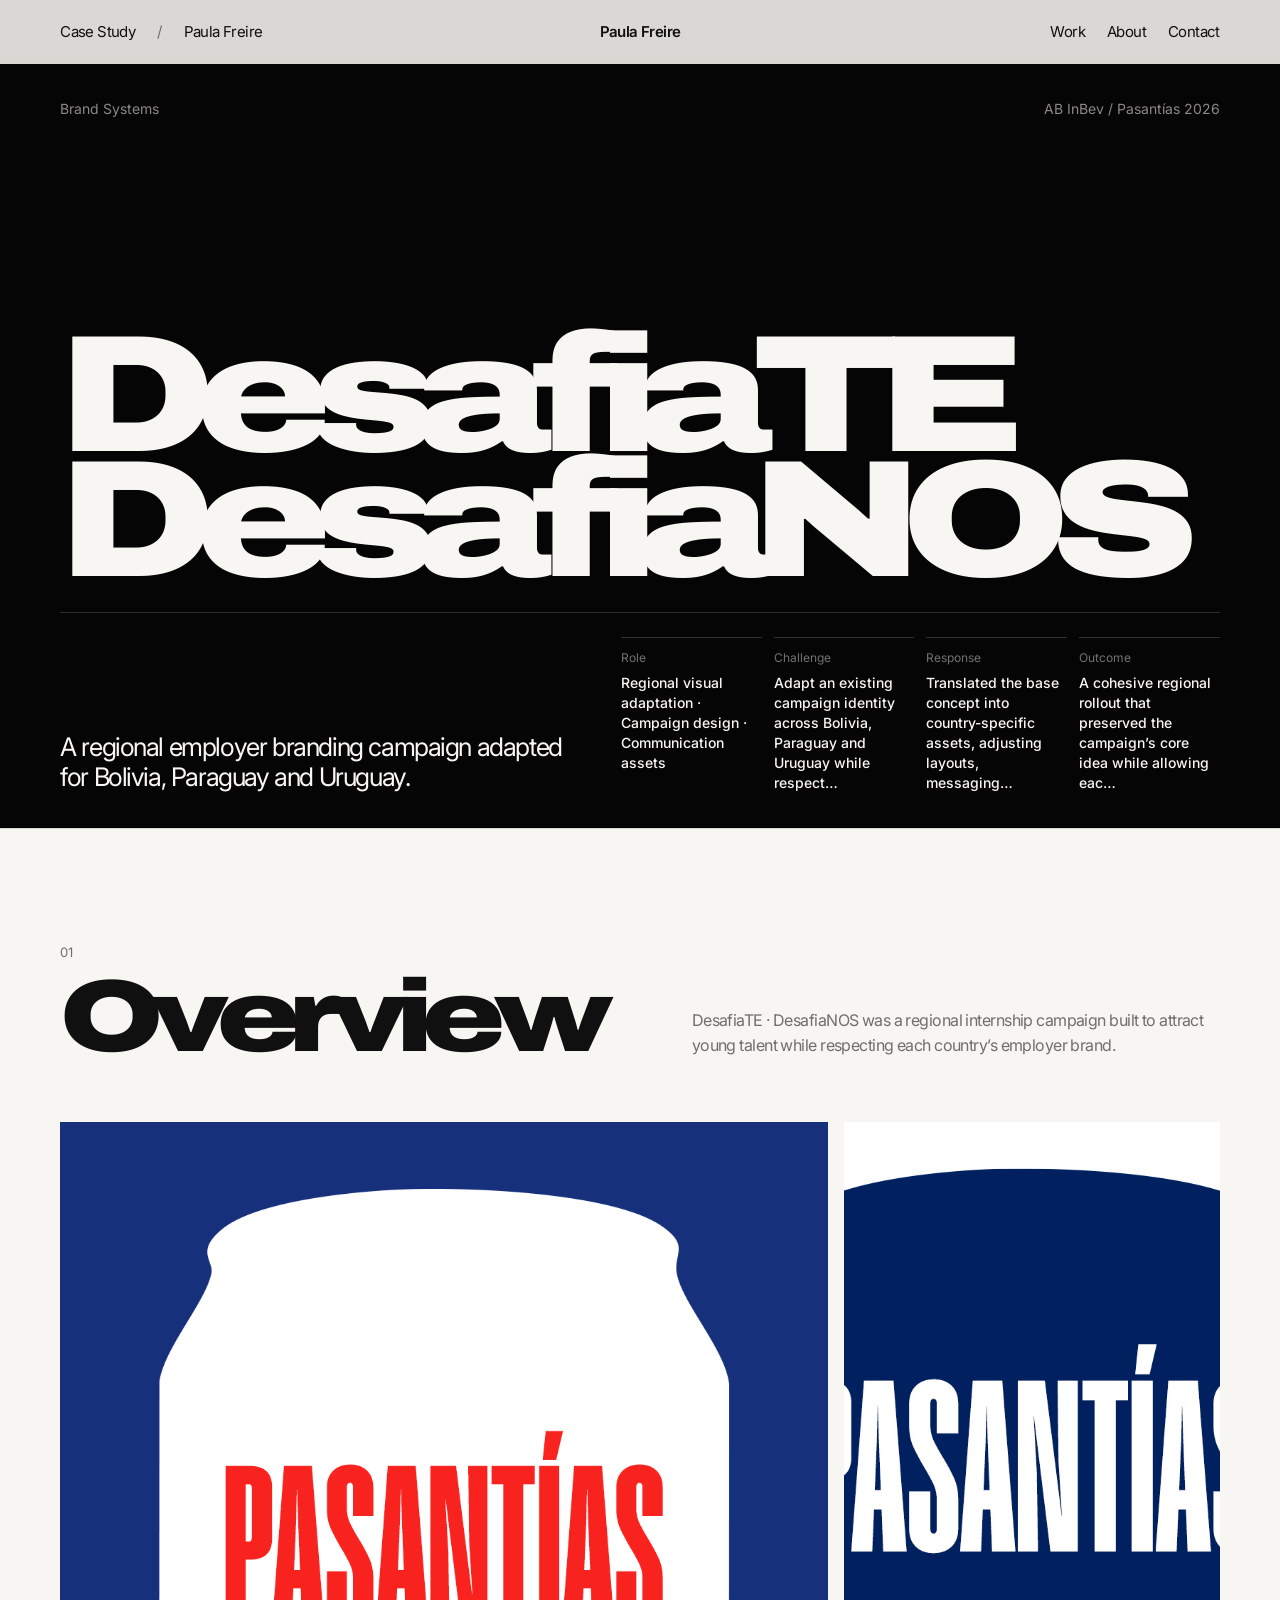
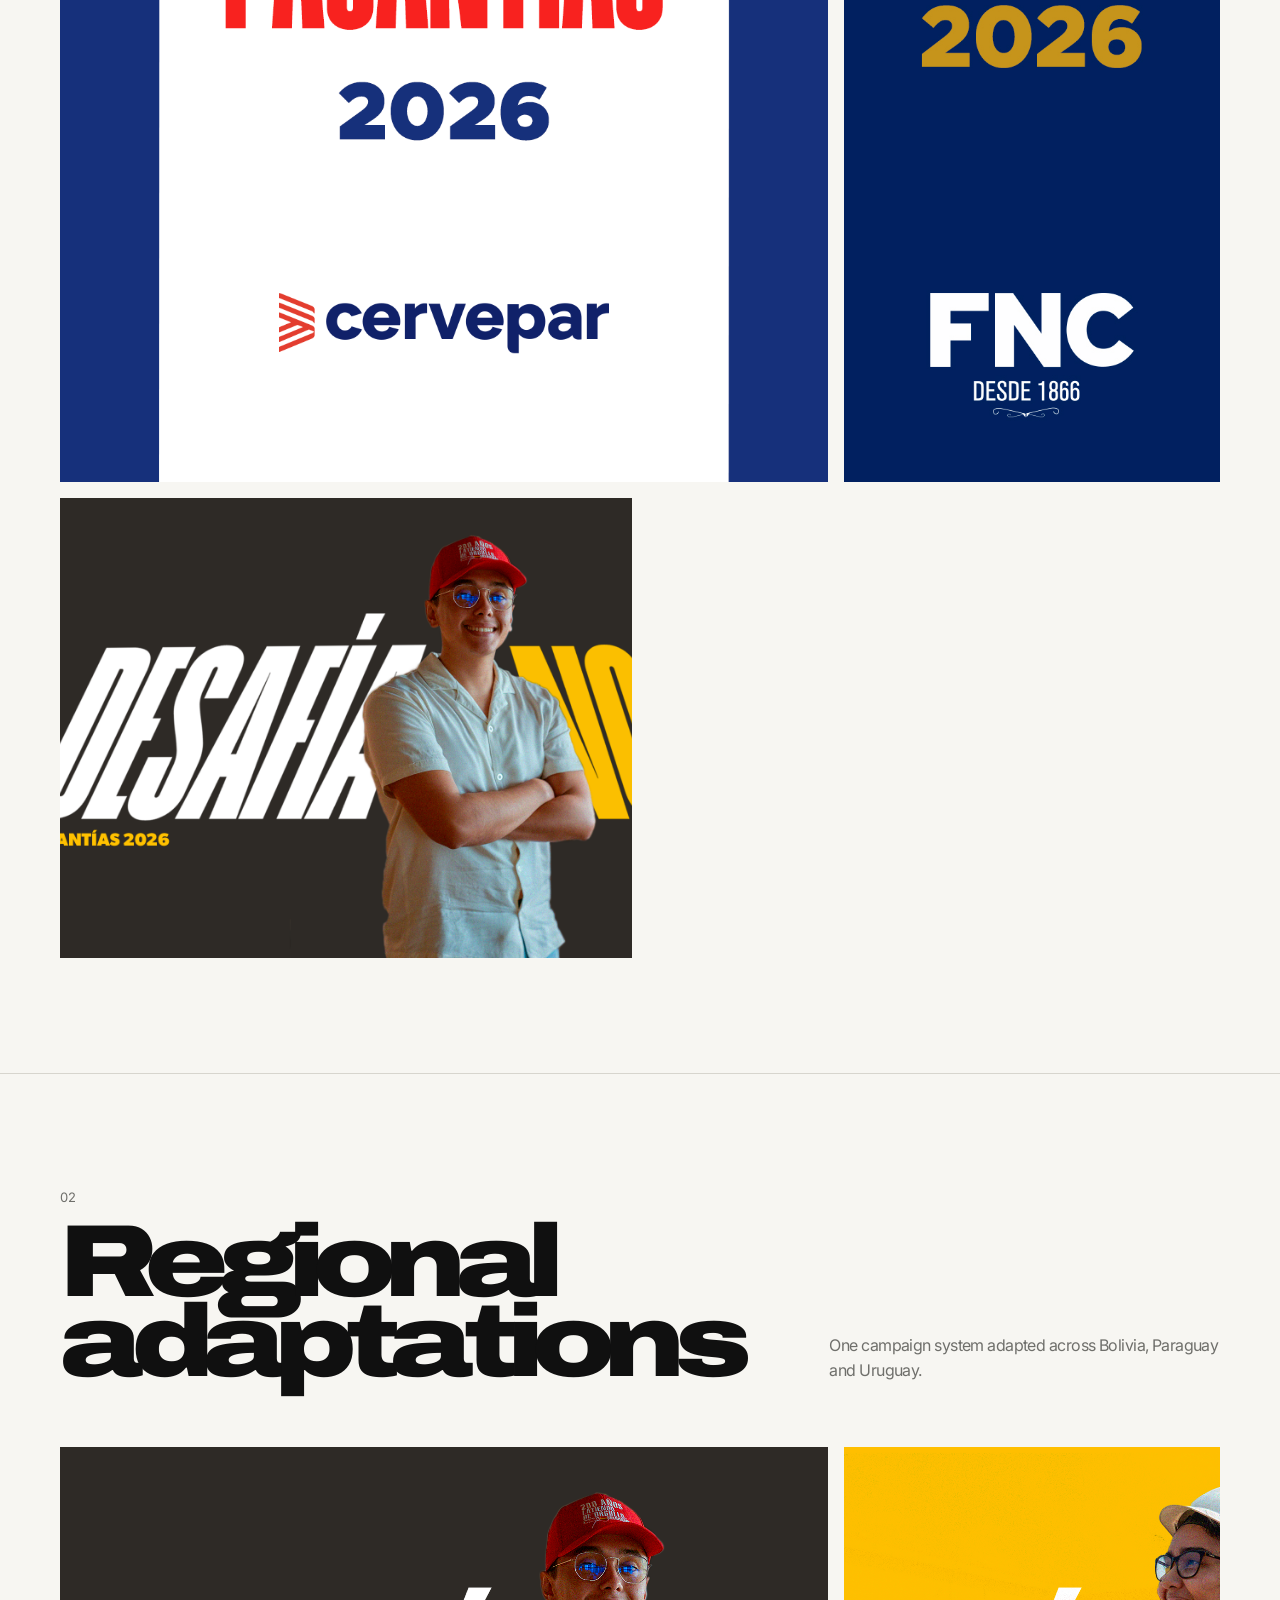
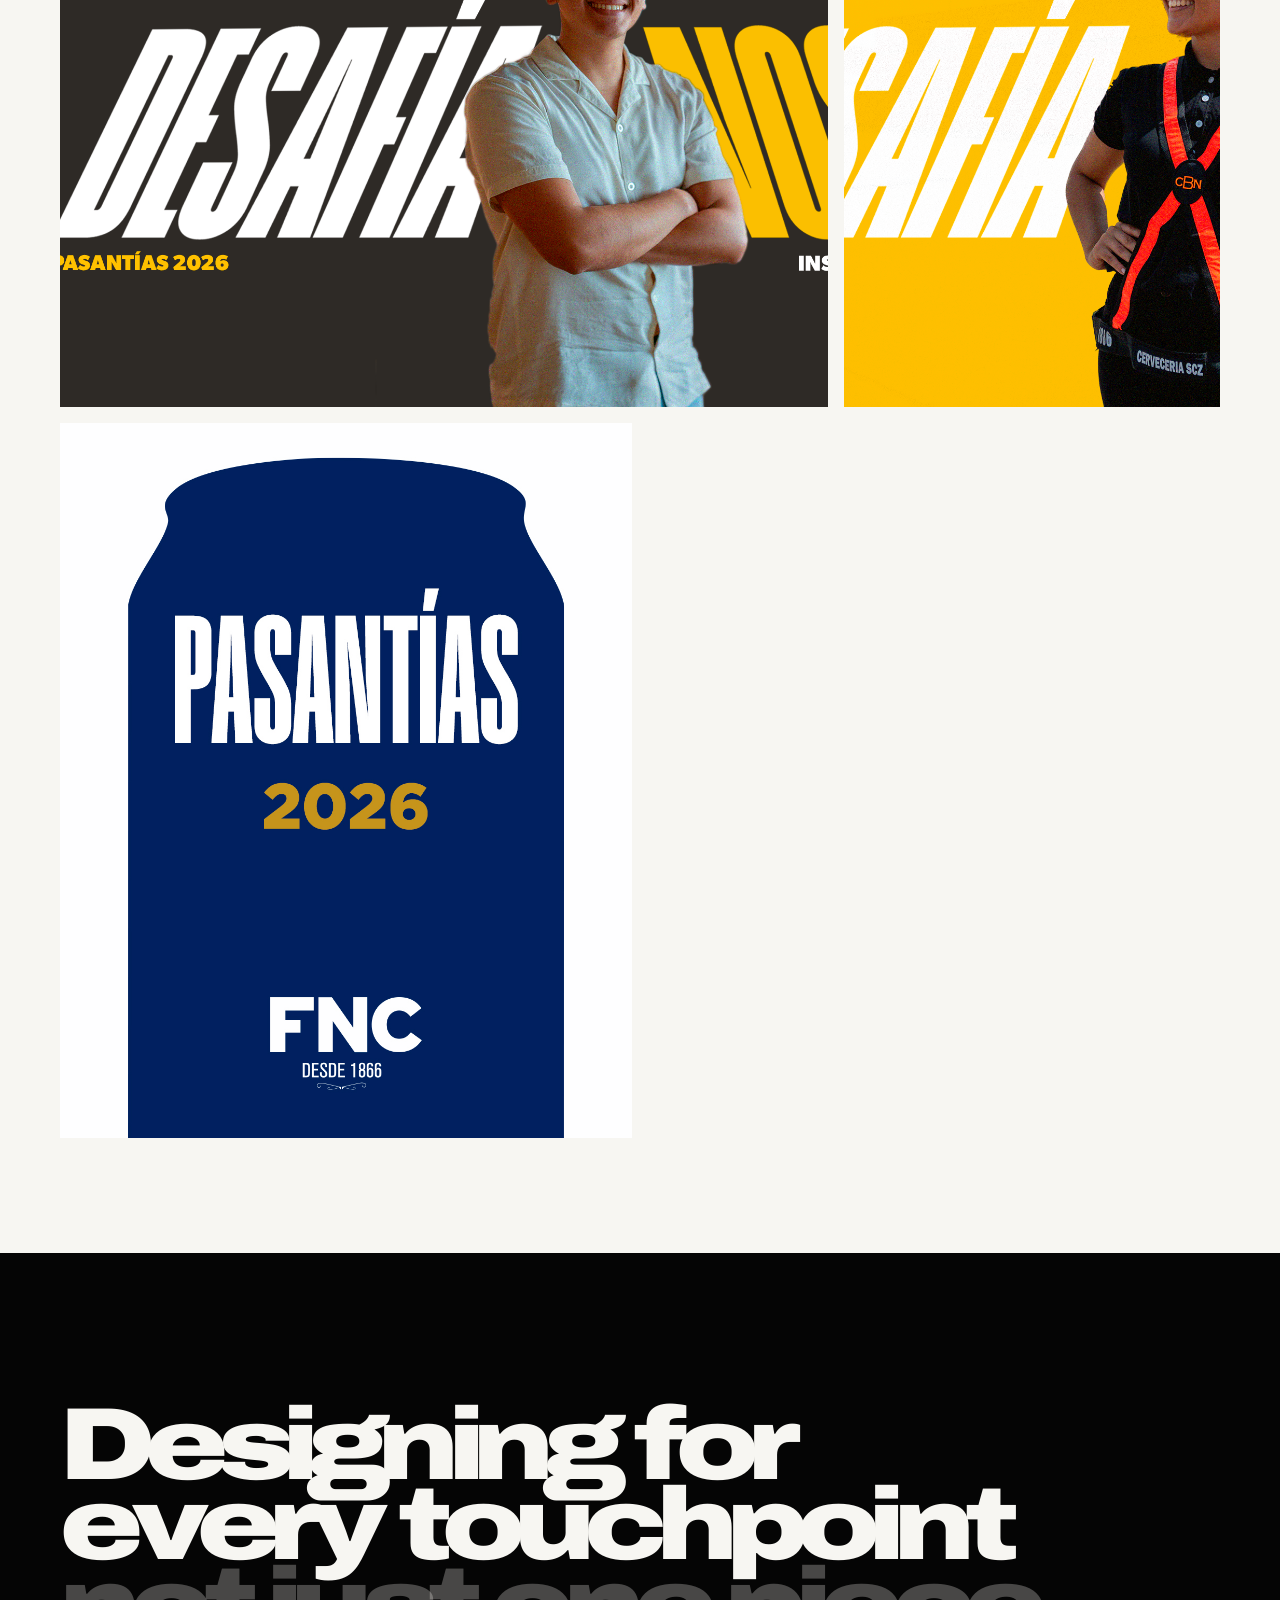
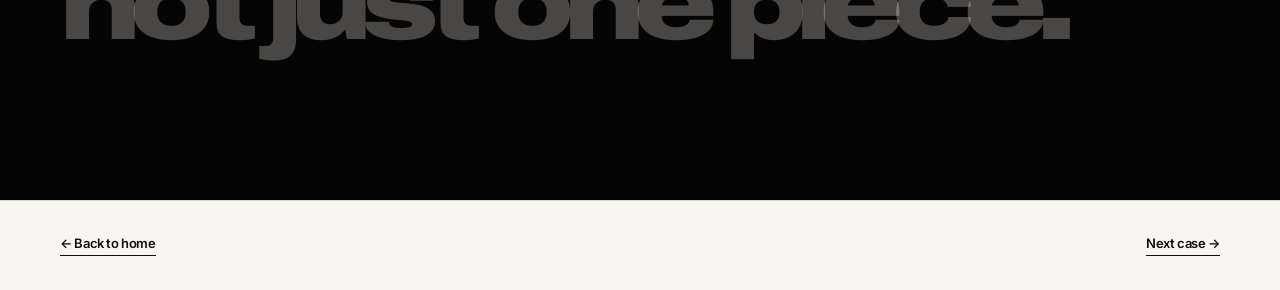
==== case.html @ ad25fa83 "Add files via upload Initial Portfolio" ====
<!doctype html><html lang="es"><head><meta charset="utf-8"><meta name="viewport" content="width=device-width,initial-scale=1"><title>Case Study — Paula Freire</title><link rel="stylesheet" href="style.css"><script src="data.js"></script></head><body><nav class="topbar"><div class="roles"><span>Case Study</span><span class="slash">/</span><span>Paula Freire</span></div><a class="brand-mini" href="index.html">Paula Freire</a><div class="links"><a href="index.html#work">Work</a><a href="index.html#about">About</a><a href="index.html#contact">Contact</a></div></nav><div id="app"></div><div class="lightbox" id="lightbox"><button>Close</button><img alt="Expanded project image"></div><script>
const data=getPublished(); const params=new URLSearchParams(location.search); const project=data.projects.find(p=>p.id===params.get('id'))||data.projects[0]; const r=document.documentElement; Object.entries(data.theme).forEach(([k,v])=>{ if(k==='fontDisplay') r.style.setProperty('--display', `'${v}', Arial Black, sans-serif`); else if(k==='fontBody') r.style.setProperty('--body', `'${v}', system-ui, sans-serif`); else r.style.setProperty('--'+k,v); });
function esc(s=''){return String(s).replace(/[&<>]/g,m=>({'&':'&amp;','<':'&lt;','>':'&gt;'}[m]))} function tile(src,i){return src?`<figure class="tile ${i%5===0?'large':i%5===1?'tall':i%5===2?'half':'third'}"><img data-lightbox src="${esc(src)}" alt="${esc(project.title)} asset"></figure>`:`<figure class="tile empty">Add image from admin</figure>`}
document.title=`${project.title} — Paula Freire`; document.getElementById('app').innerHTML=`<header class="case-hero"><div class="case-top"><span>${esc(project.category)}</span><span>${esc(project.client)}</span></div><h1 class="case-title">${esc(project.title).replace('DesafiaTE DesafiaNOS','DesafiaTE<br>DesafiaNOS').replace(' — ','<br>')}</h1><div class="case-bottom"><p>${esc(project.headline)}</p><div class="meta-grid"><div class="meta"><span>Role</span><b>${esc(project.role)}</b></div><div class="meta"><span>Challenge</span><b>${esc(project.challenge).slice(0,86)}…</b></div><div class="meta"><span>Response</span><b>${esc(project.response).slice(0,86)}…</b></div><div class="meta"><span>Outcome</span><b>${esc(project.outcome).slice(0,86)}…</b></div></div></div></header><main>${project.sections.map((s,idx)=>`<section class="universe ${idx%2?'dark-section':''}"><div class="universe-head"><div><p class="eyebrow">${String(idx+1).padStart(2,'0')}</p><h2 class="case-heading">${esc(s.title)}</h2></div><p class="universe-copy">${esc(s.copy)}</p></div><div class="image-grid">${(s.images&&s.images.length?s.images:['']).map(tile).join('')}</div></section>`).join('')}</main><section class="statement-block"><p>Designing for<br>every touchpoint<span>not just one piece.</span></p></section><section class="next"><a class="case-link" href="index.html">← Back to home</a><a class="case-link" href="case.html?id=${data.projects[(data.projects.findIndex(p=>p.id===project.id)+1)%data.projects.length].id}">Next case →</a></section>`;
const lb=document.getElementById('lightbox'),lbImg=lb.querySelector('img');document.querySelectorAll('[data-lightbox]').forEach(img=>img.addEventListener('click',()=>{lbImg.src=img.src;lb.classList.add('open')}));lb.addEventListener('click',e=>{if(e.target===lb||e.target.tagName==='BUTTON')lb.classList.remove('open')});
</script></body></html>
---- style.css ----
@import url('https://fonts.googleapis.com/css2?family=Archivo:wdth,wght@90,400;100,500;110,700;125,800;125,900&family=Inter:wght@300;400;500;600;700&display=swap');
:root{--bg:#f7f6f2;--ink:#101010;--muted:#6f6f6b;--line:#d7d5ce;--paper:#fffef8;--soft:#e7e3da;--ikb:#002FA7;--black:#050505;--white:#f7f6f2;--display:'Archivo',Arial Black,sans-serif;--body:'Inter',system-ui,sans-serif;--pad:clamp(22px,4.7vw,86px)}
*{box-sizing:border-box;margin:0;padding:0}html{scroll-behavior:smooth;background:var(--bg);color:var(--ink)}body{font-family:var(--body);background:var(--bg);color:var(--ink);overflow-x:hidden;-webkit-font-smoothing:antialiased}a{color:inherit;text-decoration:none}img,video{display:block;width:100%;height:100%;object-fit:cover}::selection{background:var(--ikb);color:white}a:focus-visible,button:focus-visible,input:focus-visible,textarea:focus-visible{outline:2px solid var(--ikb);outline-offset:4px}.topbar{position:fixed;top:0;left:0;right:0;z-index:100;display:grid;grid-template-columns:1fr auto 1fr;gap:24px;align-items:center;padding:22px var(--pad);font-size:15px;letter-spacing:-.04em;background:rgba(247,246,242,.88);backdrop-filter:blur(14px);border-bottom:1px solid var(--line)}.roles,.links{display:flex;gap:22px;align-items:center;white-space:nowrap}.links{justify-content:flex-end}.slash{color:var(--muted)}.brand-mini{font-weight:600}.topbar a:hover{color:var(--ikb)}.section{padding:clamp(70px,8vw,132px) var(--pad)}.rule{border:0;border-top:1px solid var(--line)}.eyebrow{font-size:13px;color:var(--muted);letter-spacing:-.03em;margin-bottom:18px}.btn{display:inline-flex;align-items:center;justify-content:center;gap:10px;border:1px solid var(--ink);border-radius:999px;padding:12px 18px;font-size:13px;font-weight:600;letter-spacing:-.02em;line-height:1;transition:background .24s ease,color .24s ease,border-color .24s ease;white-space:nowrap;background:transparent;color:inherit}.btn:hover{background:var(--ikb);border-color:var(--ikb);color:white}.btn.dark{background:var(--ink);color:var(--bg)}.btn.dark:hover{background:var(--ikb);border-color:var(--ikb);color:white}.hero{min-height:100svh;padding:108px var(--pad) 42px;display:grid;grid-template-rows:auto 1fr auto;gap:26px}.hero-meta{display:flex;justify-content:space-between;gap:24px;color:var(--muted);font-size:14px;letter-spacing:-.04em}.hero-title{align-self:center;font-family:var(--display);font-weight:900;font-stretch:125%;letter-spacing:-.105em;line-height:.75;font-size:clamp(4.6rem,18.5vw,18rem);white-space:nowrap;margin-left:-.045em}.hero-title span{display:block}.hero-title .last{margin-left:clamp(10px,10vw,170px)}.hero-footer{display:grid;grid-template-columns:1.1fr .9fr;gap:clamp(32px,8vw,140px);align-items:end;border-top:1px solid var(--line);padding-top:22px}.hero-kicker{font-family:var(--display);font-weight:800;font-stretch:110%;font-size:clamp(2rem,4.9vw,5.6rem);letter-spacing:-.075em;line-height:.88;max-width:890px}.hero-copy{max-width:560px;color:var(--muted);font-size:clamp(16px,1.3vw,21px);line-height:1.55;letter-spacing:-.035em}.cta-row{margin-top:22px;display:flex;gap:14px;flex-wrap:wrap}.big-heading{font-family:var(--display);font-weight:900;font-stretch:125%;font-size:clamp(3rem,8vw,9rem);line-height:.82;letter-spacing:-.09em}.section-grid{display:grid;grid-template-columns:.82fr 1.18fr;gap:clamp(40px,9vw,160px);align-items:start}.intro-copy{font-size:clamp(21px,2.25vw,36px);line-height:1.05;letter-spacing:-.065em;max-width:880px;font-weight:500}.capabilities{min-height:80svh;display:flex;flex-direction:column;justify-content:space-between;gap:70px}.capability-list{display:grid;grid-template-columns:repeat(4,1fr);gap:20px 38px;align-items:end}.capability{font-family:var(--display);font-weight:800;font-stretch:110%;font-size:clamp(1.55rem,2.2vw,3.2rem);letter-spacing:-.07em;line-height:.94;border-top:1px solid var(--line);padding-top:14px}.capability small{display:block;font-family:var(--body);font-size:13px;color:var(--muted);letter-spacing:-.02em;font-weight:400;margin-bottom:8px}.chapter{min-height:70svh;background:var(--black);color:var(--white);display:grid;grid-template-rows:1fr auto;padding:40px var(--pad)}.chapter-top{display:flex;justify-content:space-between;color:rgba(247,246,242,.55);font-size:14px;letter-spacing:-.04em}.chapter-title{align-self:end;font-family:var(--display);font-weight:900;font-stretch:125%;font-size:clamp(4rem,11vw,13rem);line-height:.78;letter-spacing:-.11em}.chapter-title .dot{color:rgba(247,246,242,.26)}.work-block{padding:0 var(--pad);border-bottom:1px solid var(--line)}.project{display:grid;grid-template-columns:.95fr 1.05fr;gap:clamp(32px,6vw,100px);padding:clamp(60px,8vw,120px) 0;align-items:stretch}.project:nth-child(even){grid-template-columns:1.05fr .95fr}.project:nth-child(even) .project-copy{order:2}.project:nth-child(even) .visual{order:1}.project-copy{display:flex;flex-direction:column;justify-content:space-between;gap:34px}.project-label{display:flex;justify-content:space-between;gap:18px;color:var(--muted);font-size:13px;letter-spacing:-.03em;border-top:1px solid var(--line);padding-top:13px}.project-title{font-family:var(--display);font-weight:900;font-stretch:125%;font-size:clamp(2.8rem,5.1vw,6.6rem);line-height:.78;letter-spacing:-.1em;margin-top:20px}.project-role{margin-top:18px;color:var(--muted);font-size:14px;line-height:1.45;letter-spacing:-.025em}.project-description{display:grid;gap:18px}.field{display:grid;grid-template-columns:120px 1fr;gap:20px;border-top:1px solid var(--line);padding-top:16px}.field dt{font-size:12px;color:var(--muted);letter-spacing:-.02em}.field dd{font-size:clamp(14px,.98vw,16px);line-height:1.48;letter-spacing:-.032em}.visual{min-height:500px;background:var(--soft);position:relative;overflow:hidden}.visual.wide{min-height:590px}.visual.empty{display:grid;place-items:center;color:rgba(16,16,16,.36);font-size:13px}.case-link{width:max-content;border-bottom:1px solid currentColor;padding-bottom:4px;font-size:13px;font-weight:600;letter-spacing:-.03em;color:var(--ink);transition:color .2s}.case-link:hover{color:var(--ikb)}.process-list{list-style:none;margin-top:70px}.process-row{display:grid;grid-template-columns:90px 1fr 1.15fr;gap:30px;align-items:center;border-top:1px solid var(--ink);padding:24px 0}.process-row:last-child{border-bottom:1px solid var(--ink)}.process-row span:first-child{font-size:22px;font-weight:600;letter-spacing:-.05em}.process-row strong{font-family:var(--display);font-weight:800;font-stretch:110%;font-size:clamp(2rem,4vw,5rem);line-height:.85;letter-spacing:-.09em}.process-row p{color:var(--muted);font-size:15px;line-height:1.55;letter-spacing:-.025em;max-width:520px}.experience{display:grid;grid-template-columns:1fr 1fr;gap:clamp(40px,8vw,140px);align-items:start}.experience h2{position:sticky;top:96px}.exp-list{list-style:none}.exp-item{display:grid;grid-template-columns:110px 1fr;gap:28px;padding:22px 0;border-top:1px solid var(--line)}.exp-item:last-child{border-bottom:1px solid var(--line)}.exp-date{color:var(--muted);font-size:14px;letter-spacing:-.04em}.exp-role{font-weight:700;letter-spacing:-.045em;font-size:clamp(19px,1.6vw,28px)}.exp-company{margin-top:6px;color:var(--muted);letter-spacing:-.035em;font-size:16px;line-height:1.4}.about-wrap{display:grid;grid-template-columns:.85fr 1.15fr;gap:clamp(40px,8vw,140px)}.portrait{height:70svh;min-height:520px;background:#dedbd3;position:relative;overflow:hidden}.about-text .intro-copy{margin-bottom:42px}.body-copy{font-size:clamp(15px,1.05vw,18px);line-height:1.7;color:var(--muted);letter-spacing:-.025em;max-width:700px}.body-copy + .body-copy{margin-top:20px}.contact{min-height:88svh;background:var(--black);color:var(--white);padding:40px var(--pad);display:grid;grid-template-rows:auto 1fr auto;overflow:hidden}.contact-title{align-self:center;font-family:var(--display);font-weight:900;font-stretch:125%;font-size:clamp(4rem,12vw,13rem);line-height:.78;letter-spacing:-.105em;max-width:100%}.contact-title span{color:rgba(247,246,242,.22)}.contact-bottom{display:grid;grid-template-columns:1fr 1fr;gap:40px;border-top:1px solid rgba(247,246,242,.18);padding-top:22px}.contact-copy{color:rgba(247,246,242,.55);line-height:1.55;max-width:520px}.contact-links{display:flex;gap:12px;justify-content:flex-end;flex-wrap:wrap}.contact-links a{border:1px solid rgba(247,246,242,.28);border-radius:999px;padding:11px 15px;font-size:14px;line-height:1;white-space:nowrap;transition:.2s}.contact-links a:hover{background:var(--ikb);border-color:var(--ikb);color:white}.case-hero{min-height:92svh;padding:100px var(--pad) 36px;background:var(--black);color:var(--white);display:grid;grid-template-rows:auto 1fr auto;gap:28px}.case-top{display:flex;justify-content:space-between;color:rgba(247,246,242,.55);font-size:14px}.case-title{align-self:end;font-family:var(--display);font-weight:900;font-stretch:125%;font-size:clamp(4rem,13vw,15rem);line-height:.75;letter-spacing:-.115em}.case-title span{display:block}.case-bottom{display:grid;grid-template-columns:1fr 1.15fr;gap:40px;align-items:end;border-top:1px solid rgba(247,246,242,.16);padding-top:24px}.case-bottom p{font-size:clamp(19px,2vw,32px);line-height:1.18;letter-spacing:-.055em}.meta-grid{display:grid;grid-template-columns:repeat(4,1fr);gap:12px}.meta{border-top:1px solid rgba(247,246,242,.18);padding-top:12px}.meta span{display:block;color:rgba(247,246,242,.45);font-size:12px;margin-bottom:7px}.meta b{font-size:14px;font-weight:500}.universe{padding:clamp(80px,9vw,150px) var(--pad);border-top:1px solid var(--line)}.universe-head{display:grid;grid-template-columns:.75fr 1.25fr;gap:clamp(36px,7vw,120px);align-items:end;margin-bottom:clamp(34px,5vw,70px)}.case-heading{font-family:var(--display);font-weight:900;font-stretch:125%;font-size:clamp(3.2rem,8vw,9.5rem);line-height:.78;letter-spacing:-.105em}.universe-copy{color:var(--muted);font-size:clamp(16px,1.25vw,21px);line-height:1.55;letter-spacing:-.035em}.image-grid{display:grid;grid-template-columns:repeat(12,1fr);gap:16px}.tile{background:var(--soft);min-height:300px;overflow:hidden;cursor:zoom-in;position:relative}.tile img{transition:transform .55s cubic-bezier(.22,1,.36,1)}.tile:hover img{transform:scale(1.025)}.tile.large{grid-column:span 8;min-height:560px}.tile.tall{grid-column:span 4;min-height:560px}.tile.half{grid-column:span 6;min-height:460px}.tile.third{grid-column:span 4;min-height:380px}.tile.full{grid-column:1/-1;min-height:70svh}.tile.empty{display:grid;place-items:center;color:rgba(16,16,16,.36);padding:24px;text-align:center}.statement-block{background:var(--black);color:var(--white);padding:clamp(90px,12vw,190px) var(--pad)}.statement-block p{font-family:var(--display);font-weight:900;font-stretch:125%;font-size:clamp(3rem,8vw,10rem);line-height:.78;letter-spacing:-.105em}.statement-block span{display:block;color:rgba(247,246,242,.28)}.next{padding:34px var(--pad);display:flex;justify-content:space-between;border-top:1px solid var(--line)}.lightbox{position:fixed;inset:0;background:rgba(0,0,0,.92);display:none;place-items:center;z-index:200;padding:30px}.lightbox.open{display:grid}.lightbox img{max-width:94vw;max-height:90vh;width:auto;height:auto;object-fit:contain}.lightbox button{position:absolute;top:20px;right:20px;background:white;color:black;border:0;border-radius:999px;padding:12px 16px;cursor:pointer}.admin-body{background:#121212;color:#f7f6f2}.login,.admin{min-height:100svh;padding:40px;display:grid;place-items:center}.admin-shell{width:min(1200px,100%);display:grid;grid-template-columns:280px 1fr;gap:28px}.panel{background:#1b1b1b;border:1px solid rgba(255,255,255,.12);border-radius:22px;padding:22px}.admin h1,.admin h2{font-family:var(--display);letter-spacing:-.07em;line-height:.9}.admin h1{font-size:48px}.admin h2{font-size:34px;margin-bottom:16px}.admin-nav{display:grid;gap:8px;margin-top:22px}.admin-nav button,.admin .mini-btn{border:1px solid rgba(255,255,255,.12);background:transparent;color:#f7f6f2;border-radius:999px;padding:10px 12px;text-align:left;cursor:pointer}.admin-nav button.active,.admin .mini-btn:hover{background:var(--ikb);border-color:var(--ikb)}.form-grid{display:grid;grid-template-columns:1fr 1fr;gap:14px}.field-admin{display:grid;gap:6px;margin-bottom:12px}.field-admin label{font-size:12px;color:rgba(247,246,242,.56)}.field-admin input,.field-admin textarea,.field-admin select{background:#101010;border:1px solid rgba(255,255,255,.14);color:#f7f6f2;border-radius:14px;padding:12px;font-family:var(--body)}.field-admin textarea{min-height:90px}.admin-actions{display:flex;gap:10px;flex-wrap:wrap;margin-top:20px}.hidden{display:none!important}.notice{font-size:13px;line-height:1.5;color:rgba(247,246,242,.6);margin-top:12px}.project-admin{border-top:1px solid rgba(255,255,255,.12);padding:18px 0}.reveal{opacity:0;transform:translateY(22px);transition:.75s cubic-bezier(.22,1,.36,1)}.reveal.visible{opacity:1;transform:none}
@media(max-width:900px){.topbar{grid-template-columns:1fr auto;padding:18px var(--pad)}.roles{display:none}.links{gap:14px;font-size:13px}.hero{padding-top:84px;min-height:92svh}.hero-title{font-size:clamp(4.4rem,25vw,10rem);white-space:normal;letter-spacing:-.095em}.hero-title .last{margin-left:0}.hero-footer,.section-grid,.project,.project:nth-child(even),.experience,.about-wrap,.contact-bottom,.case-bottom,.universe-head,.admin-shell{grid-template-columns:1fr}.project:nth-child(even) .project-copy,.project:nth-child(even) .visual{order:unset}.capability-list{grid-template-columns:1fr 1fr}.chapter{min-height:54svh}.project{padding:64px 0}.visual,.visual.wide{min-height:360px}.process-row{grid-template-columns:46px 1fr}.process-row p{grid-column:2}.experience h2{position:static}.contact-title{font-size:clamp(3.5rem,18vw,8.2rem);letter-spacing:-.095em}.contact-links{justify-content:flex-start}.tile.large,.tile.tall,.tile.half,.tile.third,.tile.full{grid-column:1/-1;min-height:auto;aspect-ratio:4/3}.tile.tall{aspect-ratio:4/5}.meta-grid,.form-grid{grid-template-columns:1fr 1fr}.case-title{font-size:clamp(4.4rem,22vw,8.5rem)}}
@media(max-width:560px){.links a:not(:last-child){display:none}.hero-meta{display:block}.hero-kicker{font-size:clamp(2.6rem,13vw,4.4rem)}.capability-list{grid-template-columns:1fr}.field{grid-template-columns:1fr;gap:6px}.exp-item{grid-template-columns:1fr;gap:8px}.project-title{font-size:clamp(2.8rem,14vw,4.8rem)}.chapter-title{font-size:clamp(3.6rem,17vw,7rem)}.contact{padding-top:30px;padding-bottom:30px}.big-heading{font-size:clamp(2.8rem,15vw,5.2rem)}.meta-grid,.form-grid{grid-template-columns:1fr}.case-title{font-size:clamp(4.0rem,24vw,7rem)}}
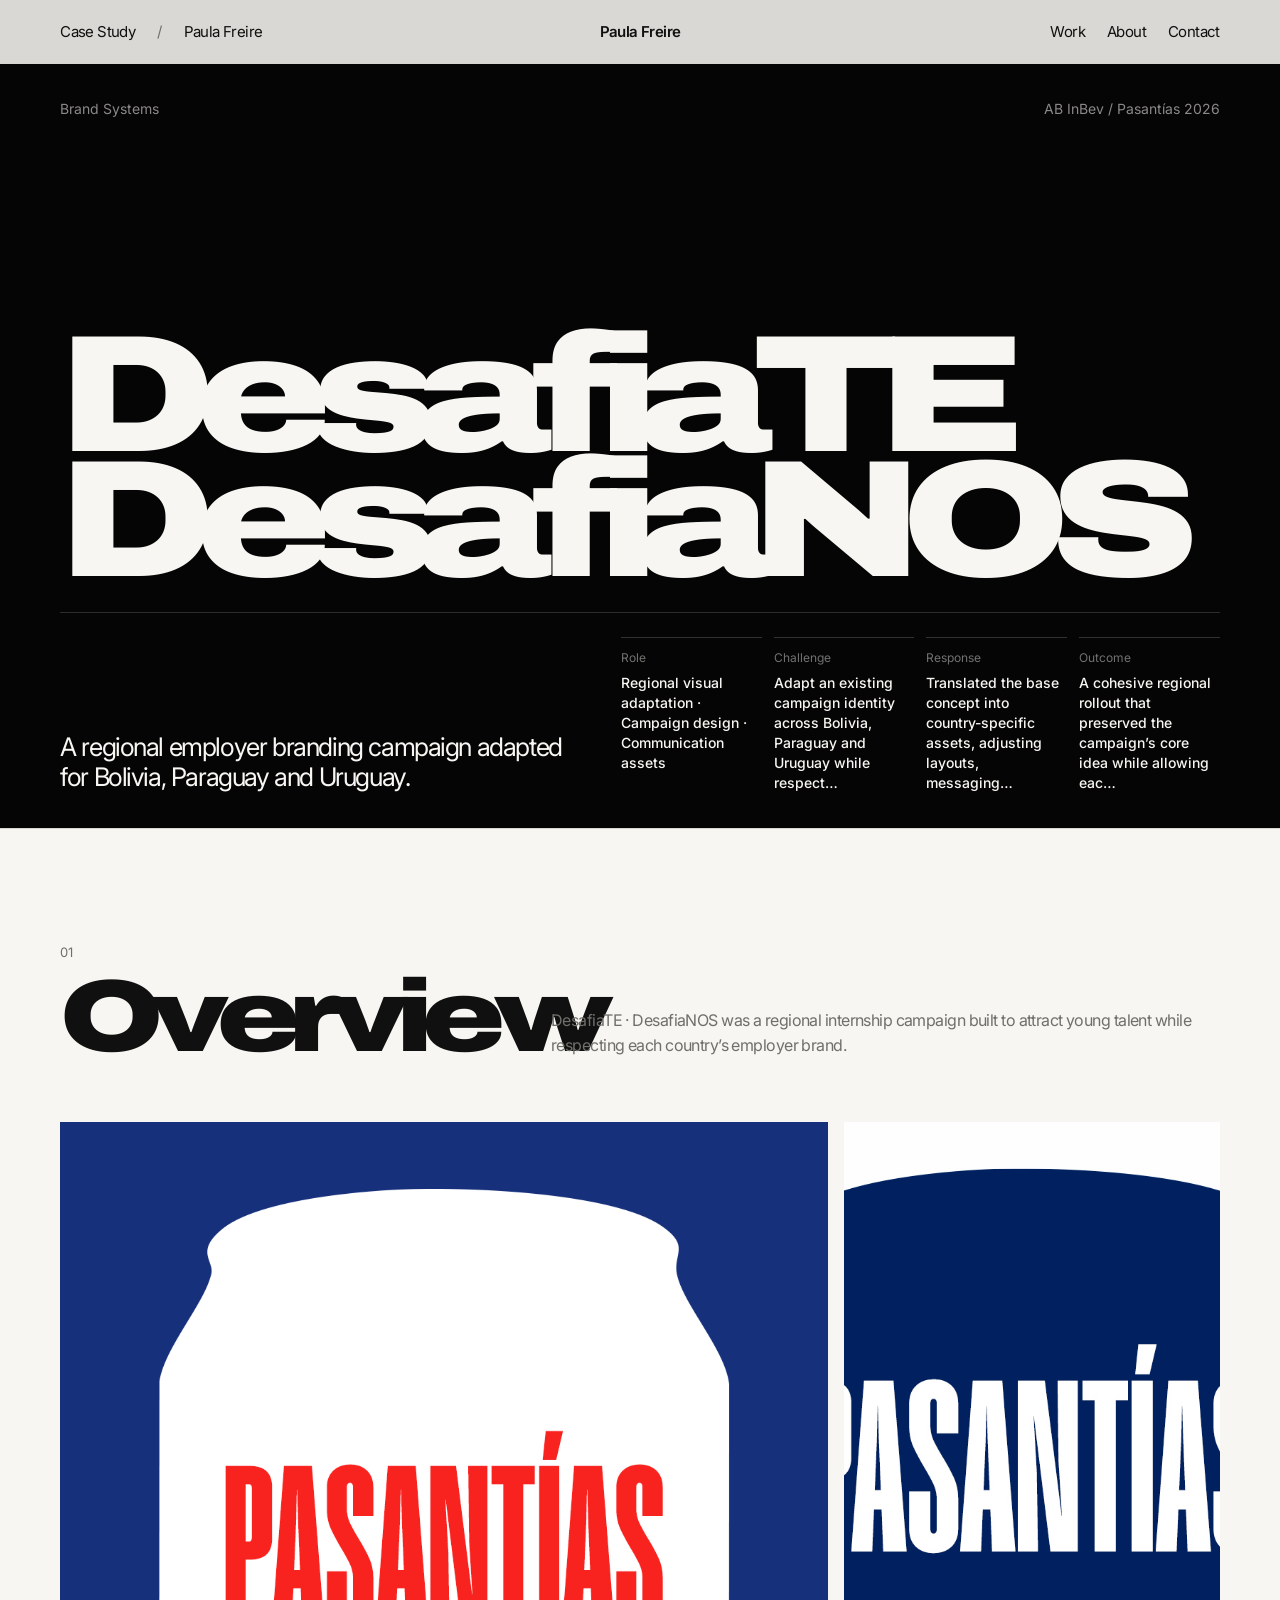
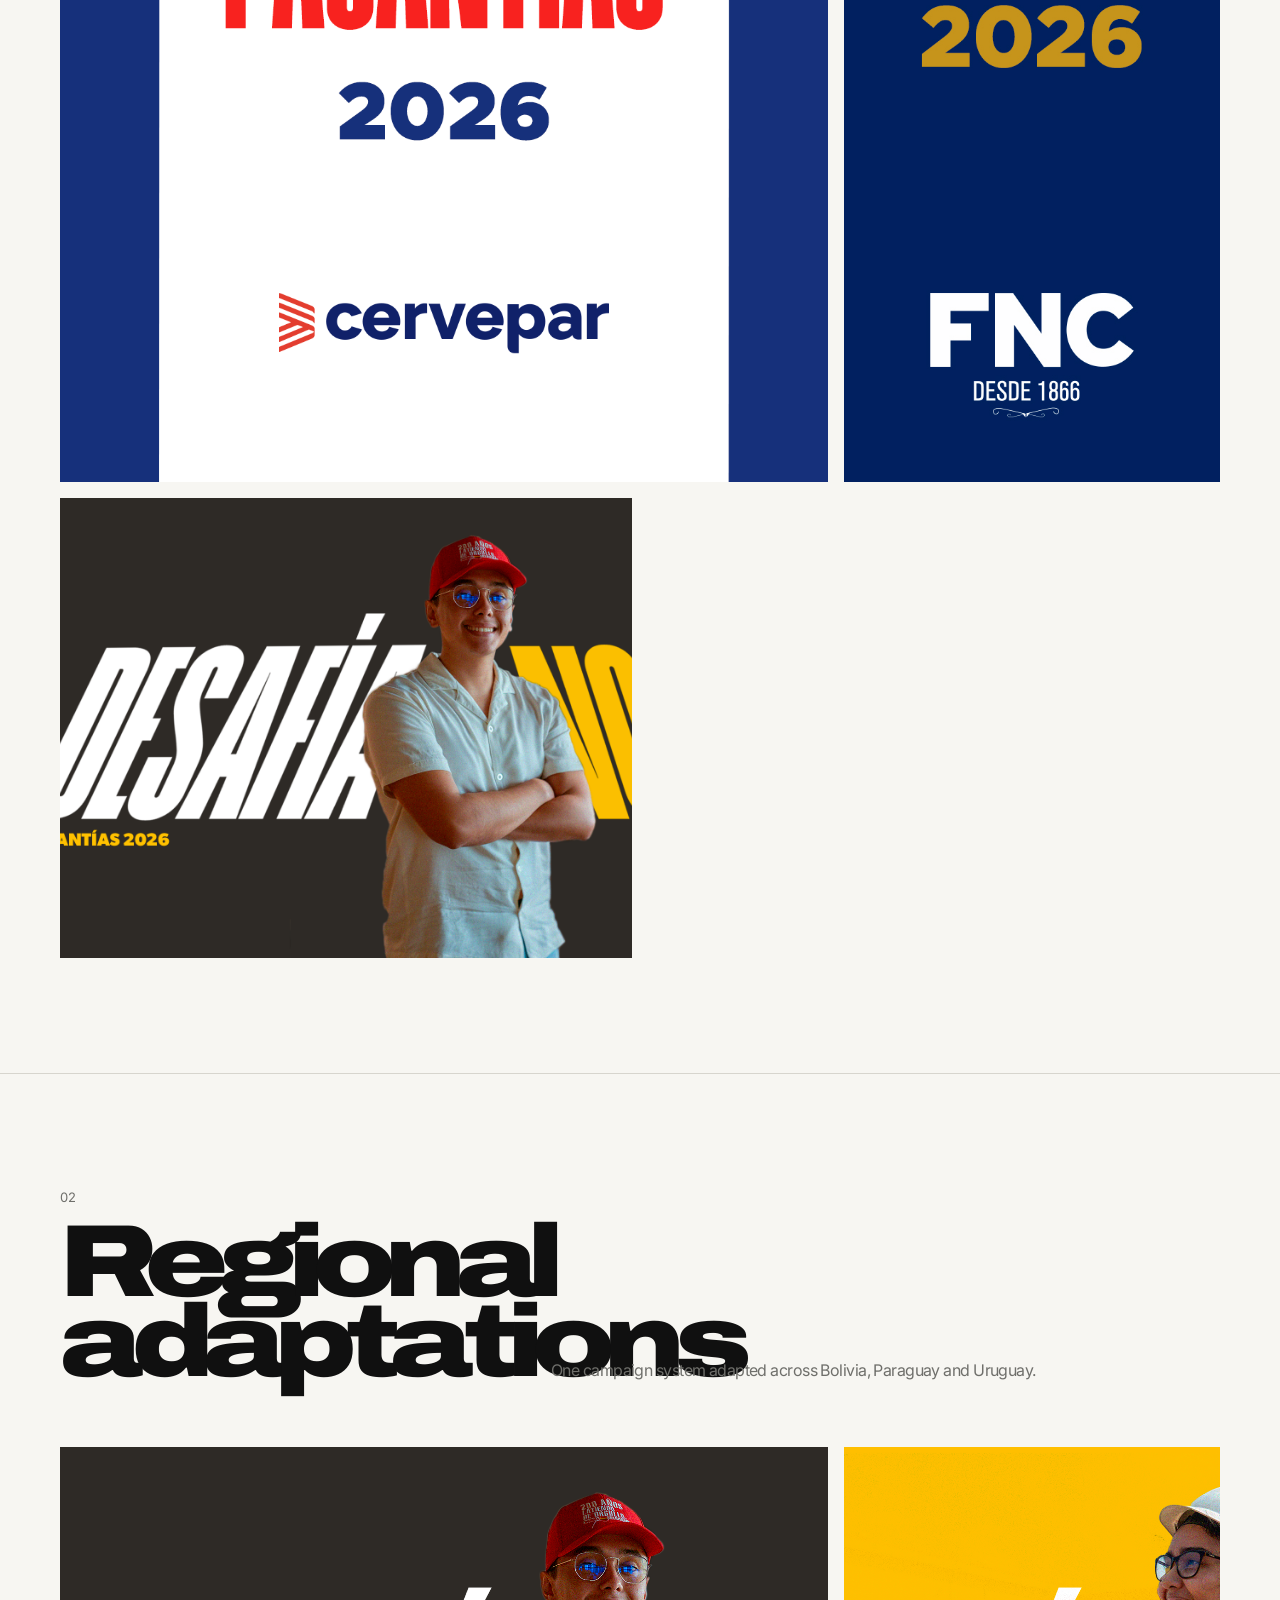
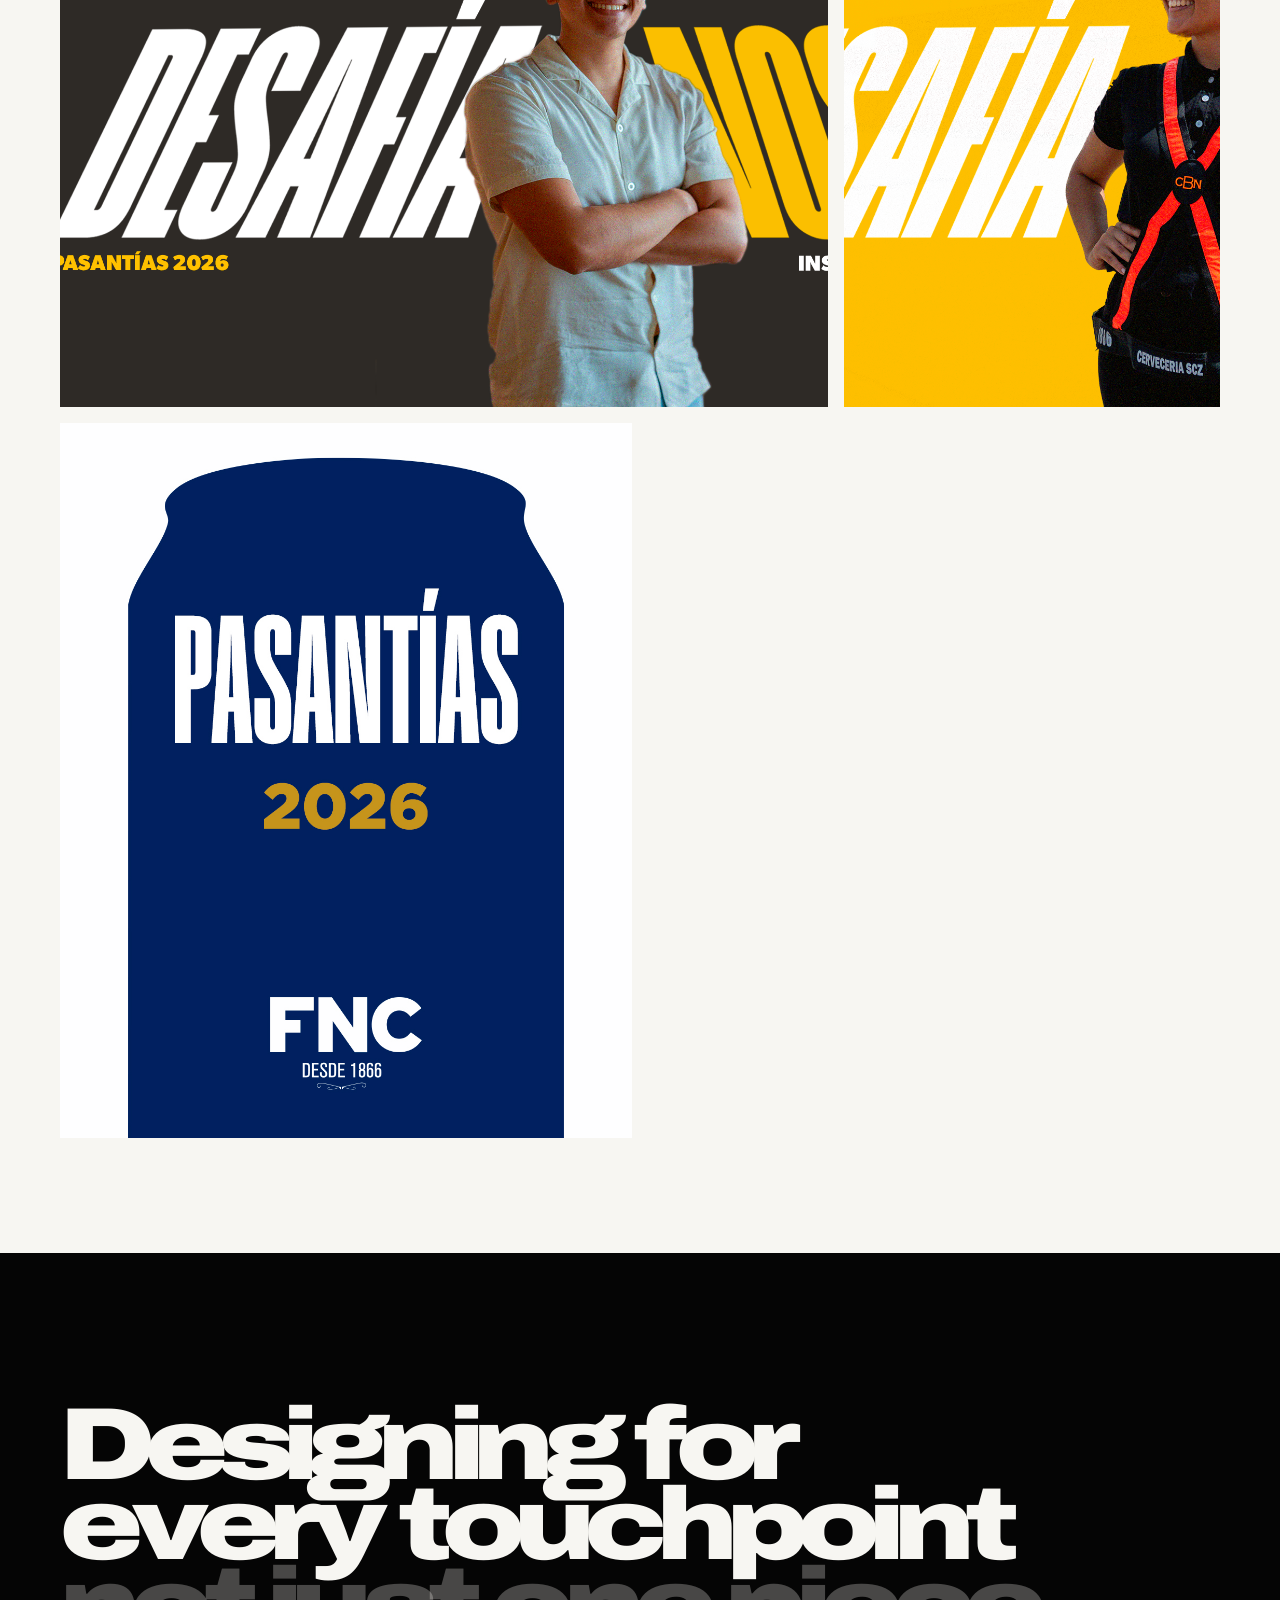
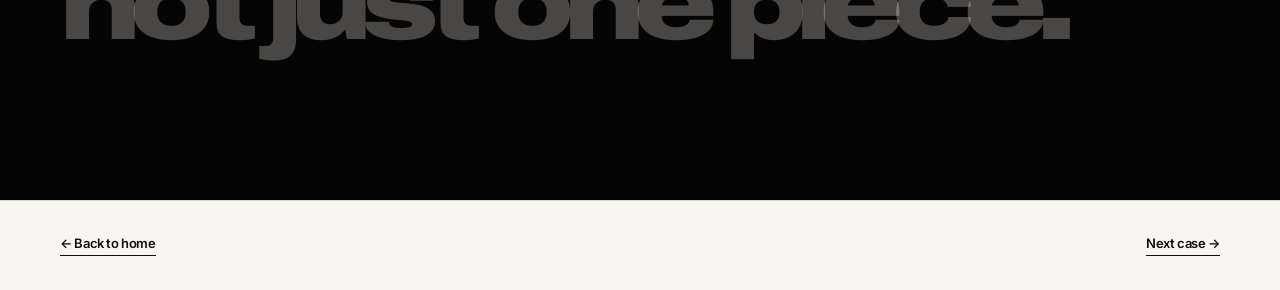
==== commit bcc2cdb5: "Add files via upload mobile changes" ====
--- a/case.html
+++ b/case.html
@@ -1,6 +1,6 @@
 <!doctype html><html lang="es"><head><meta charset="utf-8"><meta name="viewport" content="width=device-width,initial-scale=1"><title>Case Study — Paula Freire</title><link rel="stylesheet" href="style.css"><script src="data.js"></script></head><body><nav class="topbar"><div class="roles"><span>Case Study</span><span class="slash">/</span><span>Paula Freire</span></div><a class="brand-mini" href="index.html">Paula Freire</a><div class="links"><a href="index.html#work">Work</a><a href="index.html#about">About</a><a href="index.html#contact">Contact</a></div></nav><div id="app"></div><div class="lightbox" id="lightbox"><button>Close</button><img alt="Expanded project image"></div><script>
-const data=getPublished(); const params=new URLSearchParams(location.search); const project=data.projects.find(p=>p.id===params.get('id'))||data.projects[0]; const r=document.documentElement; Object.entries(data.theme).forEach(([k,v])=>{ if(k==='fontDisplay') r.style.setProperty('--display', `'${v}', Arial Black, sans-serif`); else if(k==='fontBody') r.style.setProperty('--body', `'${v}', system-ui, sans-serif`); else r.style.setProperty('--'+k,v); });
-function esc(s=''){return String(s).replace(/[&<>]/g,m=>({'&':'&amp;','<':'&lt;','>':'&gt;'}[m]))} function tile(src,i){return src?`<figure class="tile ${i%5===0?'large':i%5===1?'tall':i%5===2?'half':'third'}"><img data-lightbox src="${esc(src)}" alt="${esc(project.title)} asset"></figure>`:`<figure class="tile empty">Add image from admin</figure>`}
-document.title=`${project.title} — Paula Freire`; document.getElementById('app').innerHTML=`<header class="case-hero"><div class="case-top"><span>${esc(project.category)}</span><span>${esc(project.client)}</span></div><h1 class="case-title">${esc(project.title).replace('DesafiaTE DesafiaNOS','DesafiaTE<br>DesafiaNOS').replace(' — ','<br>')}</h1><div class="case-bottom"><p>${esc(project.headline)}</p><div class="meta-grid"><div class="meta"><span>Role</span><b>${esc(project.role)}</b></div><div class="meta"><span>Challenge</span><b>${esc(project.challenge).slice(0,86)}…</b></div><div class="meta"><span>Response</span><b>${esc(project.response).slice(0,86)}…</b></div><div class="meta"><span>Outcome</span><b>${esc(project.outcome).slice(0,86)}…</b></div></div></div></header><main>${project.sections.map((s,idx)=>`<section class="universe ${idx%2?'dark-section':''}"><div class="universe-head"><div><p class="eyebrow">${String(idx+1).padStart(2,'0')}</p><h2 class="case-heading">${esc(s.title)}</h2></div><p class="universe-copy">${esc(s.copy)}</p></div><div class="image-grid">${(s.images&&s.images.length?s.images:['']).map(tile).join('')}</div></section>`).join('')}</main><section class="statement-block"><p>Designing for<br>every touchpoint<span>not just one piece.</span></p></section><section class="next"><a class="case-link" href="index.html">← Back to home</a><a class="case-link" href="case.html?id=${data.projects[(data.projects.findIndex(p=>p.id===project.id)+1)%data.projects.length].id}">Next case →</a></section>`;
+const data=DEFAULT_PORTFOLIO; const params=new URLSearchParams(location.search); const project=data.projects.find(p=>p.id===params.get('id'))||data.projects[0]; const r=document.documentElement; Object.entries(data.theme).forEach(([k,v])=>{ if(k==='fontDisplay') r.style.setProperty('--display', `'${v}', Arial Black, sans-serif`); else if(k==='fontBody') r.style.setProperty('--body', `'${v}', system-ui, sans-serif`); else r.style.setProperty('--'+k,v); });
+function esc(s=''){return String(s).replace(/[&<>]/g,m=>({'&':'&amp;','<':'&lt;','>':'&gt;'}[m]))} function tile(src,i){if(!src)return `<figure class="tile empty">Add image from admin</figure>`; const cls=i%5===0?'large':i%5===1?'tall':i%5===2?'half':'third'; if(/\.mp4($|\?)/i.test(src)) return `<figure class="tile ${cls}"><video src="${esc(src)}" muted loop autoplay playsinline controls></video></figure>`; return `<figure class="tile ${cls}"><img data-lightbox src="${esc(src)}" alt="${esc(project.title)} asset"></figure>`}
+document.title=`${project.title} — Paula Freire`; document.getElementById('app').innerHTML=`<header class="case-hero"><div class="case-top"><span>${esc(project.category)}</span><span>${esc(project.client)}</span></div><h1 class="case-title">${esc(project.title).replace('DesafiaTE DesafiaNOS','DesafiaTE<br>DesafiaNOS').replace(' — ','<br>')}</h1><div class="case-bottom"><p>${esc(project.headline)}</p><div class="meta-grid"><div class="meta"><span>Role</span><b>${esc(project.role)}</b></div><div class="meta"><span>Challenge</span><b>${esc(project.challenge).slice(0,86)}…</b></div><div class="meta"><span>Response</span><b>${esc(project.response).slice(0,86)}…</b></div><div class="meta"><span>Outcome</span><b>${esc(project.outcome).slice(0,86)}…</b></div></div></div></header><main>${project.sections.map((s,idx)=>`<section class="universe ${idx%2?'dark-section':''}"><div class="universe-head"><div><p class="eyebrow">${String(idx+1).padStart(2,'0')}</p><h2 class="case-heading">${esc(s.title)}</h2></div><p class="universe-copy">${esc(s.copy)}</p></div><div class="image-grid">${(s.images&&s.images.length?s.images:['']).map(tile).join('')}</div></section>`).join('')}</main><section class="statement-block"><p>Designing for<br>every touchpoint<span>not just one piece.</span></p></section><section class="next"><a class="case-link" href="index.html">← Back to home</a><a class="case-link" href="${data.projects[(data.projects.findIndex(p=>p.id===project.id)+1)%data.projects.length].id}.html">Next case →</a></section>`;
 const lb=document.getElementById('lightbox'),lbImg=lb.querySelector('img');document.querySelectorAll('[data-lightbox]').forEach(img=>img.addEventListener('click',()=>{lbImg.src=img.src;lb.classList.add('open')}));lb.addEventListener('click',e=>{if(e.target===lb||e.target.tagName==='BUTTON')lb.classList.remove('open')});
 </script></body></html>
--- a/style.css
+++ b/style.css
@@ -3,3 +3,108 @@
 *{box-sizing:border-box;margin:0;padding:0}html{scroll-behavior:smooth;background:var(--bg);color:var(--ink)}body{font-family:var(--body);background:var(--bg);color:var(--ink);overflow-x:hidden;-webkit-font-smoothing:antialiased}a{color:inherit;text-decoration:none}img,video{display:block;width:100%;height:100%;object-fit:cover}::selection{background:var(--ikb);color:white}a:focus-visible,button:focus-visible,input:focus-visible,textarea:focus-visible{outline:2px solid var(--ikb);outline-offset:4px}.topbar{position:fixed;top:0;left:0;right:0;z-index:100;display:grid;grid-template-columns:1fr auto 1fr;gap:24px;align-items:center;padding:22px var(--pad);font-size:15px;letter-spacing:-.04em;background:rgba(247,246,242,.88);backdrop-filter:blur(14px);border-bottom:1px solid var(--line)}.roles,.links{display:flex;gap:22px;align-items:center;white-space:nowrap}.links{justify-content:flex-end}.slash{color:var(--muted)}.brand-mini{font-weight:600}.topbar a:hover{color:var(--ikb)}.section{padding:clamp(70px,8vw,132px) var(--pad)}.rule{border:0;border-top:1px solid var(--line)}.eyebrow{font-size:13px;color:var(--muted);letter-spacing:-.03em;margin-bottom:18px}.btn{display:inline-flex;align-items:center;justify-content:center;gap:10px;border:1px solid var(--ink);border-radius:999px;padding:12px 18px;font-size:13px;font-weight:600;letter-spacing:-.02em;line-height:1;transition:background .24s ease,color .24s ease,border-color .24s ease;white-space:nowrap;background:transparent;color:inherit}.btn:hover{background:var(--ikb);border-color:var(--ikb);color:white}.btn.dark{background:var(--ink);color:var(--bg)}.btn.dark:hover{background:var(--ikb);border-color:var(--ikb);color:white}.hero{min-height:100svh;padding:108px var(--pad) 42px;display:grid;grid-template-rows:auto 1fr auto;gap:26px}.hero-meta{display:flex;justify-content:space-between;gap:24px;color:var(--muted);font-size:14px;letter-spacing:-.04em}.hero-title{align-self:center;font-family:var(--display);font-weight:900;font-stretch:125%;letter-spacing:-.105em;line-height:.75;font-size:clamp(4.6rem,18.5vw,18rem);white-space:nowrap;margin-left:-.045em}.hero-title span{display:block}.hero-title .last{margin-left:clamp(10px,10vw,170px)}.hero-footer{display:grid;grid-template-columns:1.1fr .9fr;gap:clamp(32px,8vw,140px);align-items:end;border-top:1px solid var(--line);padding-top:22px}.hero-kicker{font-family:var(--display);font-weight:800;font-stretch:110%;font-size:clamp(2rem,4.9vw,5.6rem);letter-spacing:-.075em;line-height:.88;max-width:890px}.hero-copy{max-width:560px;color:var(--muted);font-size:clamp(16px,1.3vw,21px);line-height:1.55;letter-spacing:-.035em}.cta-row{margin-top:22px;display:flex;gap:14px;flex-wrap:wrap}.big-heading{font-family:var(--display);font-weight:900;font-stretch:125%;font-size:clamp(3rem,8vw,9rem);line-height:.82;letter-spacing:-.09em}.section-grid{display:grid;grid-template-columns:.82fr 1.18fr;gap:clamp(40px,9vw,160px);align-items:start}.intro-copy{font-size:clamp(21px,2.25vw,36px);line-height:1.05;letter-spacing:-.065em;max-width:880px;font-weight:500}.capabilities{min-height:80svh;display:flex;flex-direction:column;justify-content:space-between;gap:70px}.capability-list{display:grid;grid-template-columns:repeat(4,1fr);gap:20px 38px;align-items:end}.capability{font-family:var(--display);font-weight:800;font-stretch:110%;font-size:clamp(1.55rem,2.2vw,3.2rem);letter-spacing:-.07em;line-height:.94;border-top:1px solid var(--line);padding-top:14px}.capability small{display:block;font-family:var(--body);font-size:13px;color:var(--muted);letter-spacing:-.02em;font-weight:400;margin-bottom:8px}.chapter{min-height:70svh;background:var(--black);color:var(--white);display:grid;grid-template-rows:1fr auto;padding:40px var(--pad)}.chapter-top{display:flex;justify-content:space-between;color:rgba(247,246,242,.55);font-size:14px;letter-spacing:-.04em}.chapter-title{align-self:end;font-family:var(--display);font-weight:900;font-stretch:125%;font-size:clamp(4rem,11vw,13rem);line-height:.78;letter-spacing:-.11em}.chapter-title .dot{color:rgba(247,246,242,.26)}.work-block{padding:0 var(--pad);border-bottom:1px solid var(--line)}.project{display:grid;grid-template-columns:.95fr 1.05fr;gap:clamp(32px,6vw,100px);padding:clamp(60px,8vw,120px) 0;align-items:stretch}.project:nth-child(even){grid-template-columns:1.05fr .95fr}.project:nth-child(even) .project-copy{order:2}.project:nth-child(even) .visual{order:1}.project-copy{display:flex;flex-direction:column;justify-content:space-between;gap:34px}.project-label{display:flex;justify-content:space-between;gap:18px;color:var(--muted);font-size:13px;letter-spacing:-.03em;border-top:1px solid var(--line);padding-top:13px}.project-title{font-family:var(--display);font-weight:900;font-stretch:125%;font-size:clamp(2.8rem,5.1vw,6.6rem);line-height:.78;letter-spacing:-.1em;margin-top:20px}.project-role{margin-top:18px;color:var(--muted);font-size:14px;line-height:1.45;letter-spacing:-.025em}.project-description{display:grid;gap:18px}.field{display:grid;grid-template-columns:120px 1fr;gap:20px;border-top:1px solid var(--line);padding-top:16px}.field dt{font-size:12px;color:var(--muted);letter-spacing:-.02em}.field dd{font-size:clamp(14px,.98vw,16px);line-height:1.48;letter-spacing:-.032em}.visual{min-height:500px;background:var(--soft);position:relative;overflow:hidden}.visual.wide{min-height:590px}.visual.empty{display:grid;place-items:center;color:rgba(16,16,16,.36);font-size:13px}.case-link{width:max-content;border-bottom:1px solid currentColor;padding-bottom:4px;font-size:13px;font-weight:600;letter-spacing:-.03em;color:var(--ink);transition:color .2s}.case-link:hover{color:var(--ikb)}.process-list{list-style:none;margin-top:70px}.process-row{display:grid;grid-template-columns:90px 1fr 1.15fr;gap:30px;align-items:center;border-top:1px solid var(--ink);padding:24px 0}.process-row:last-child{border-bottom:1px solid var(--ink)}.process-row span:first-child{font-size:22px;font-weight:600;letter-spacing:-.05em}.process-row strong{font-family:var(--display);font-weight:800;font-stretch:110%;font-size:clamp(2rem,4vw,5rem);line-height:.85;letter-spacing:-.09em}.process-row p{color:var(--muted);font-size:15px;line-height:1.55;letter-spacing:-.025em;max-width:520px}.experience{display:grid;grid-template-columns:1fr 1fr;gap:clamp(40px,8vw,140px);align-items:start}.experience h2{position:sticky;top:96px}.exp-list{list-style:none}.exp-item{display:grid;grid-template-columns:110px 1fr;gap:28px;padding:22px 0;border-top:1px solid var(--line)}.exp-item:last-child{border-bottom:1px solid var(--line)}.exp-date{color:var(--muted);font-size:14px;letter-spacing:-.04em}.exp-role{font-weight:700;letter-spacing:-.045em;font-size:clamp(19px,1.6vw,28px)}.exp-company{margin-top:6px;color:var(--muted);letter-spacing:-.035em;font-size:16px;line-height:1.4}.about-wrap{display:grid;grid-template-columns:.85fr 1.15fr;gap:clamp(40px,8vw,140px)}.portrait{height:70svh;min-height:520px;background:#dedbd3;position:relative;overflow:hidden}.about-text .intro-copy{margin-bottom:42px}.body-copy{font-size:clamp(15px,1.05vw,18px);line-height:1.7;color:var(--muted);letter-spacing:-.025em;max-width:700px}.body-copy + .body-copy{margin-top:20px}.contact{min-height:88svh;background:var(--black);color:var(--white);padding:40px var(--pad);display:grid;grid-template-rows:auto 1fr auto;overflow:hidden}.contact-title{align-self:center;font-family:var(--display);font-weight:900;font-stretch:125%;font-size:clamp(4rem,12vw,13rem);line-height:.78;letter-spacing:-.105em;max-width:100%}.contact-title span{color:rgba(247,246,242,.22)}.contact-bottom{display:grid;grid-template-columns:1fr 1fr;gap:40px;border-top:1px solid rgba(247,246,242,.18);padding-top:22px}.contact-copy{color:rgba(247,246,242,.55);line-height:1.55;max-width:520px}.contact-links{display:flex;gap:12px;justify-content:flex-end;flex-wrap:wrap}.contact-links a{border:1px solid rgba(247,246,242,.28);border-radius:999px;padding:11px 15px;font-size:14px;line-height:1;white-space:nowrap;transition:.2s}.contact-links a:hover{background:var(--ikb);border-color:var(--ikb);color:white}.case-hero{min-height:92svh;padding:100px var(--pad) 36px;background:var(--black);color:var(--white);display:grid;grid-template-rows:auto 1fr auto;gap:28px}.case-top{display:flex;justify-content:space-between;color:rgba(247,246,242,.55);font-size:14px}.case-title{align-self:end;font-family:var(--display);font-weight:900;font-stretch:125%;font-size:clamp(4rem,13vw,15rem);line-height:.75;letter-spacing:-.115em}.case-title span{display:block}.case-bottom{display:grid;grid-template-columns:1fr 1.15fr;gap:40px;align-items:end;border-top:1px solid rgba(247,246,242,.16);padding-top:24px}.case-bottom p{font-size:clamp(19px,2vw,32px);line-height:1.18;letter-spacing:-.055em}.meta-grid{display:grid;grid-template-columns:repeat(4,1fr);gap:12px}.meta{border-top:1px solid rgba(247,246,242,.18);padding-top:12px}.meta span{display:block;color:rgba(247,246,242,.45);font-size:12px;margin-bottom:7px}.meta b{font-size:14px;font-weight:500}.universe{padding:clamp(80px,9vw,150px) var(--pad);border-top:1px solid var(--line)}.universe-head{display:grid;grid-template-columns:.75fr 1.25fr;gap:clamp(36px,7vw,120px);align-items:end;margin-bottom:clamp(34px,5vw,70px)}.case-heading{font-family:var(--display);font-weight:900;font-stretch:125%;font-size:clamp(3.2rem,8vw,9.5rem);line-height:.78;letter-spacing:-.105em}.universe-copy{color:var(--muted);font-size:clamp(16px,1.25vw,21px);line-height:1.55;letter-spacing:-.035em}.image-grid{display:grid;grid-template-columns:repeat(12,1fr);gap:16px}.tile{background:var(--soft);min-height:300px;overflow:hidden;cursor:zoom-in;position:relative}.tile img{transition:transform .55s cubic-bezier(.22,1,.36,1)}.tile:hover img{transform:scale(1.025)}.tile.large{grid-column:span 8;min-height:560px}.tile.tall{grid-column:span 4;min-height:560px}.tile.half{grid-column:span 6;min-height:460px}.tile.third{grid-column:span 4;min-height:380px}.tile.full{grid-column:1/-1;min-height:70svh}.tile.empty{display:grid;place-items:center;color:rgba(16,16,16,.36);padding:24px;text-align:center}.statement-block{background:var(--black);color:var(--white);padding:clamp(90px,12vw,190px) var(--pad)}.statement-block p{font-family:var(--display);font-weight:900;font-stretch:125%;font-size:clamp(3rem,8vw,10rem);line-height:.78;letter-spacing:-.105em}.statement-block span{display:block;color:rgba(247,246,242,.28)}.next{padding:34px var(--pad);display:flex;justify-content:space-between;border-top:1px solid var(--line)}.lightbox{position:fixed;inset:0;background:rgba(0,0,0,.92);display:none;place-items:center;z-index:200;padding:30px}.lightbox.open{display:grid}.lightbox img{max-width:94vw;max-height:90vh;width:auto;height:auto;object-fit:contain}.lightbox button{position:absolute;top:20px;right:20px;background:white;color:black;border:0;border-radius:999px;padding:12px 16px;cursor:pointer}.admin-body{background:#121212;color:#f7f6f2}.login,.admin{min-height:100svh;padding:40px;display:grid;place-items:center}.admin-shell{width:min(1200px,100%);display:grid;grid-template-columns:280px 1fr;gap:28px}.panel{background:#1b1b1b;border:1px solid rgba(255,255,255,.12);border-radius:22px;padding:22px}.admin h1,.admin h2{font-family:var(--display);letter-spacing:-.07em;line-height:.9}.admin h1{font-size:48px}.admin h2{font-size:34px;margin-bottom:16px}.admin-nav{display:grid;gap:8px;margin-top:22px}.admin-nav button,.admin .mini-btn{border:1px solid rgba(255,255,255,.12);background:transparent;color:#f7f6f2;border-radius:999px;padding:10px 12px;text-align:left;cursor:pointer}.admin-nav button.active,.admin .mini-btn:hover{background:var(--ikb);border-color:var(--ikb)}.form-grid{display:grid;grid-template-columns:1fr 1fr;gap:14px}.field-admin{display:grid;gap:6px;margin-bottom:12px}.field-admin label{font-size:12px;color:rgba(247,246,242,.56)}.field-admin input,.field-admin textarea,.field-admin select{background:#101010;border:1px solid rgba(255,255,255,.14);color:#f7f6f2;border-radius:14px;padding:12px;font-family:var(--body)}.field-admin textarea{min-height:90px}.admin-actions{display:flex;gap:10px;flex-wrap:wrap;margin-top:20px}.hidden{display:none!important}.notice{font-size:13px;line-height:1.5;color:rgba(247,246,242,.6);margin-top:12px}.project-admin{border-top:1px solid rgba(255,255,255,.12);padding:18px 0}.reveal{opacity:0;transform:translateY(22px);transition:.75s cubic-bezier(.22,1,.36,1)}.reveal.visible{opacity:1;transform:none}
 @media(max-width:900px){.topbar{grid-template-columns:1fr auto;padding:18px var(--pad)}.roles{display:none}.links{gap:14px;font-size:13px}.hero{padding-top:84px;min-height:92svh}.hero-title{font-size:clamp(4.4rem,25vw,10rem);white-space:normal;letter-spacing:-.095em}.hero-title .last{margin-left:0}.hero-footer,.section-grid,.project,.project:nth-child(even),.experience,.about-wrap,.contact-bottom,.case-bottom,.universe-head,.admin-shell{grid-template-columns:1fr}.project:nth-child(even) .project-copy,.project:nth-child(even) .visual{order:unset}.capability-list{grid-template-columns:1fr 1fr}.chapter{min-height:54svh}.project{padding:64px 0}.visual,.visual.wide{min-height:360px}.process-row{grid-template-columns:46px 1fr}.process-row p{grid-column:2}.experience h2{position:static}.contact-title{font-size:clamp(3.5rem,18vw,8.2rem);letter-spacing:-.095em}.contact-links{justify-content:flex-start}.tile.large,.tile.tall,.tile.half,.tile.third,.tile.full{grid-column:1/-1;min-height:auto;aspect-ratio:4/3}.tile.tall{aspect-ratio:4/5}.meta-grid,.form-grid{grid-template-columns:1fr 1fr}.case-title{font-size:clamp(4.4rem,22vw,8.5rem)}}
 @media(max-width:560px){.links a:not(:last-child){display:none}.hero-meta{display:block}.hero-kicker{font-size:clamp(2.6rem,13vw,4.4rem)}.capability-list{grid-template-columns:1fr}.field{grid-template-columns:1fr;gap:6px}.exp-item{grid-template-columns:1fr;gap:8px}.project-title{font-size:clamp(2.8rem,14vw,4.8rem)}.chapter-title{font-size:clamp(3.6rem,17vw,7rem)}.contact{padding-top:30px;padding-bottom:30px}.big-heading{font-size:clamp(2.8rem,15vw,5.2rem)}.meta-grid,.form-grid{grid-template-columns:1fr}.case-title{font-size:clamp(4.0rem,24vw,7rem)}}
+
+
+/* ===== v3 MOBILE + LINK FIXES ===== */
+html, body { width:100%; max-width:100%; overflow-x:hidden; }
+body { min-width:0; }
+img, video, iframe { max-width:100%; height:auto; }
+a, button { pointer-events:auto; }
+.topbar, .hero, .section, .chapter, .work-block, .case-hero, .universe, .contact, .statement-block, .next { max-width:100vw; }
+.project, .section-grid, .hero-footer, .case-bottom, .universe-head, .experience, .about-wrap, .contact-bottom { min-width:0; }
+.project-copy, .visual, .case-bottom > *, .universe-head > *, .contact-bottom > * { min-width:0; }
+.visual img, .tile img, .tile video { width:100%; height:100%; object-fit:cover; }
+
+@media (max-width: 1024px){
+  :root { --pad: clamp(20px, 5.5vw, 46px); }
+  .chapter-title{font-size:clamp(4rem,16vw,9rem); letter-spacing:-.1em; overflow-wrap:anywhere;}
+  .project-title{font-size:clamp(3rem,9vw,5.6rem); overflow-wrap:anywhere;}
+  .case-title{font-size:clamp(4.2rem,16vw,9rem); overflow-wrap:anywhere; letter-spacing:-.1em;}
+  .big-heading{font-size:clamp(3rem,11vw,7.5rem); overflow-wrap:anywhere;}
+}
+
+@media (max-width: 768px){
+  .topbar{display:flex; justify-content:space-between; gap:16px; padding:16px 20px;}
+  .topbar .roles{display:none!important;}
+  .topbar .links{display:flex!important; gap:12px; font-size:12px; white-space:normal; justify-content:flex-end;}
+  .topbar .links a{display:inline-block!important;}
+  .topbar .links a:nth-child(2){display:none!important;}
+  .brand-mini{white-space:nowrap;}
+
+  .hero{min-height:auto; padding:92px 20px 42px; display:block;}
+  .hero-meta{font-size:12px; display:flex; margin-bottom:56px;}
+  .hero-title{font-size:clamp(4.2rem,23vw,7.5rem); line-height:.82; letter-spacing:-.09em; white-space:normal; margin-left:0; margin-bottom:48px;}
+  .hero-title .last{margin-left:0;}
+  .hero-footer{display:block; padding-top:18px;}
+  .hero-kicker{font-size:clamp(2.6rem,12vw,4rem); line-height:.9; margin-bottom:22px;}
+  .hero-copy{font-size:16px; line-height:1.55; max-width:none;}
+  .cta-row{gap:10px;}
+  .btn{padding:11px 14px; font-size:12px;}
+
+  .section{padding:64px 20px;}
+  .section-grid{display:block;}
+  .intro-copy{font-size:clamp(1.35rem,6vw,2.1rem); line-height:1.08; margin-top:22px;}
+  .capabilities{min-height:auto; gap:42px;}
+  .capability-list{grid-template-columns:1fr!important; gap:18px;}
+  .capability{font-size:clamp(1.8rem,9vw,3rem);}
+
+  .chapter{min-height:auto; padding:68px 20px 36px;}
+  .chapter-top{font-size:12px; margin-bottom:54px;}
+  .chapter-title{font-size:clamp(3.6rem,18vw,6.6rem); line-height:.82; letter-spacing:-.095em;}
+  .work-block{padding:0 20px;}
+  .project, .project:nth-child(even){display:flex!important; flex-direction:column; gap:28px; padding:58px 0;}
+  .project:nth-child(even) .project-copy,.project:nth-child(even) .visual{order:unset;}
+  .project-label{font-size:12px; display:block;}
+  .project-label span{display:block; margin-bottom:4px;}
+  .project-title{font-size:clamp(2.8rem,14vw,4.6rem); line-height:.83; letter-spacing:-.09em;}
+  .project-description{margin-top:14px;}
+  .field{grid-template-columns:1fr!important; gap:6px;}
+  .visual,.visual.wide{min-height:auto; aspect-ratio:4/3;}
+  .case-link{font-size:13px; padding:8px 0; display:inline-block;}
+
+  .process-list{margin-top:36px;}
+  .process-row{grid-template-columns:1fr!important; gap:10px; padding:20px 0;}
+  .process-row p{grid-column:auto;}
+  .process-row strong{font-size:clamp(2.2rem,12vw,4rem);}
+  .experience{display:block;}
+  .exp-list{margin-top:32px;}
+  .exp-item{grid-template-columns:1fr!important; gap:8px;}
+  .about-wrap{display:block;}
+  .portrait{height:48vh; min-height:300px; margin-bottom:34px;}
+
+  .contact{min-height:auto; padding:34px 20px; display:block;}
+  .contact-title{font-size:clamp(3.4rem,17vw,6.2rem); line-height:.82; letter-spacing:-.09em; margin:80px 0;}
+  .contact-bottom{display:block;}
+  .contact-copy{margin-bottom:22px;}
+  .contact-links{justify-content:flex-start; gap:8px;}
+  .contact-links a{font-size:12px; padding:10px 12px;}
+
+  .case-hero{min-height:auto; padding:92px 20px 38px; display:block;}
+  .case-top{display:block; font-size:12px; margin-bottom:52px;}
+  .case-top span{display:block; margin-bottom:6px;}
+  .case-title{font-size:clamp(3.9rem,19vw,6.5rem); line-height:.82; letter-spacing:-.09em; margin-bottom:44px;}
+  .case-bottom{display:block; padding-top:20px;}
+  .case-bottom p{font-size:clamp(1.35rem,6vw,2rem); line-height:1.15; margin-bottom:24px;}
+  .meta-grid{grid-template-columns:1fr!important; gap:12px;}
+  .meta b{font-size:13px; line-height:1.35; display:block;}
+
+  .universe{padding:64px 20px;}
+  .universe-head{display:block; margin-bottom:28px;}
+  .case-heading{font-size:clamp(3rem,15vw,5.4rem); line-height:.82; letter-spacing:-.09em; margin-bottom:20px; overflow-wrap:anywhere;}
+  .universe-copy{font-size:16px; line-height:1.55;}
+  .image-grid{display:block;}
+  .tile,.tile.large,.tile.tall,.tile.half,.tile.third,.tile.full{width:100%; min-height:auto!important; aspect-ratio:4/3; margin-bottom:14px;}
+  .tile.tall{aspect-ratio:4/5;}
+  .tile video{height:100%; object-fit:cover;}
+  .statement-block{padding:72px 20px;}
+  .statement-block p{font-size:clamp(3rem,15vw,5.8rem); line-height:.82; letter-spacing:-.09em;}
+  .next{padding:22px 20px; gap:16px; flex-wrap:wrap;}
+}
+
+@media (max-width: 420px){
+  .topbar .links a:nth-child(1), .topbar .links a:nth-child(2){display:none!important;}
+  .hero-title{font-size:clamp(4rem,24vw,6.2rem);}
+  .project-title{font-size:clamp(2.6rem,15vw,4.2rem);}
+  .case-title{font-size:clamp(3.4rem,19vw,5.5rem);}
+  .chapter-title{font-size:clamp(3.4rem,18vw,5.8rem);}
+}
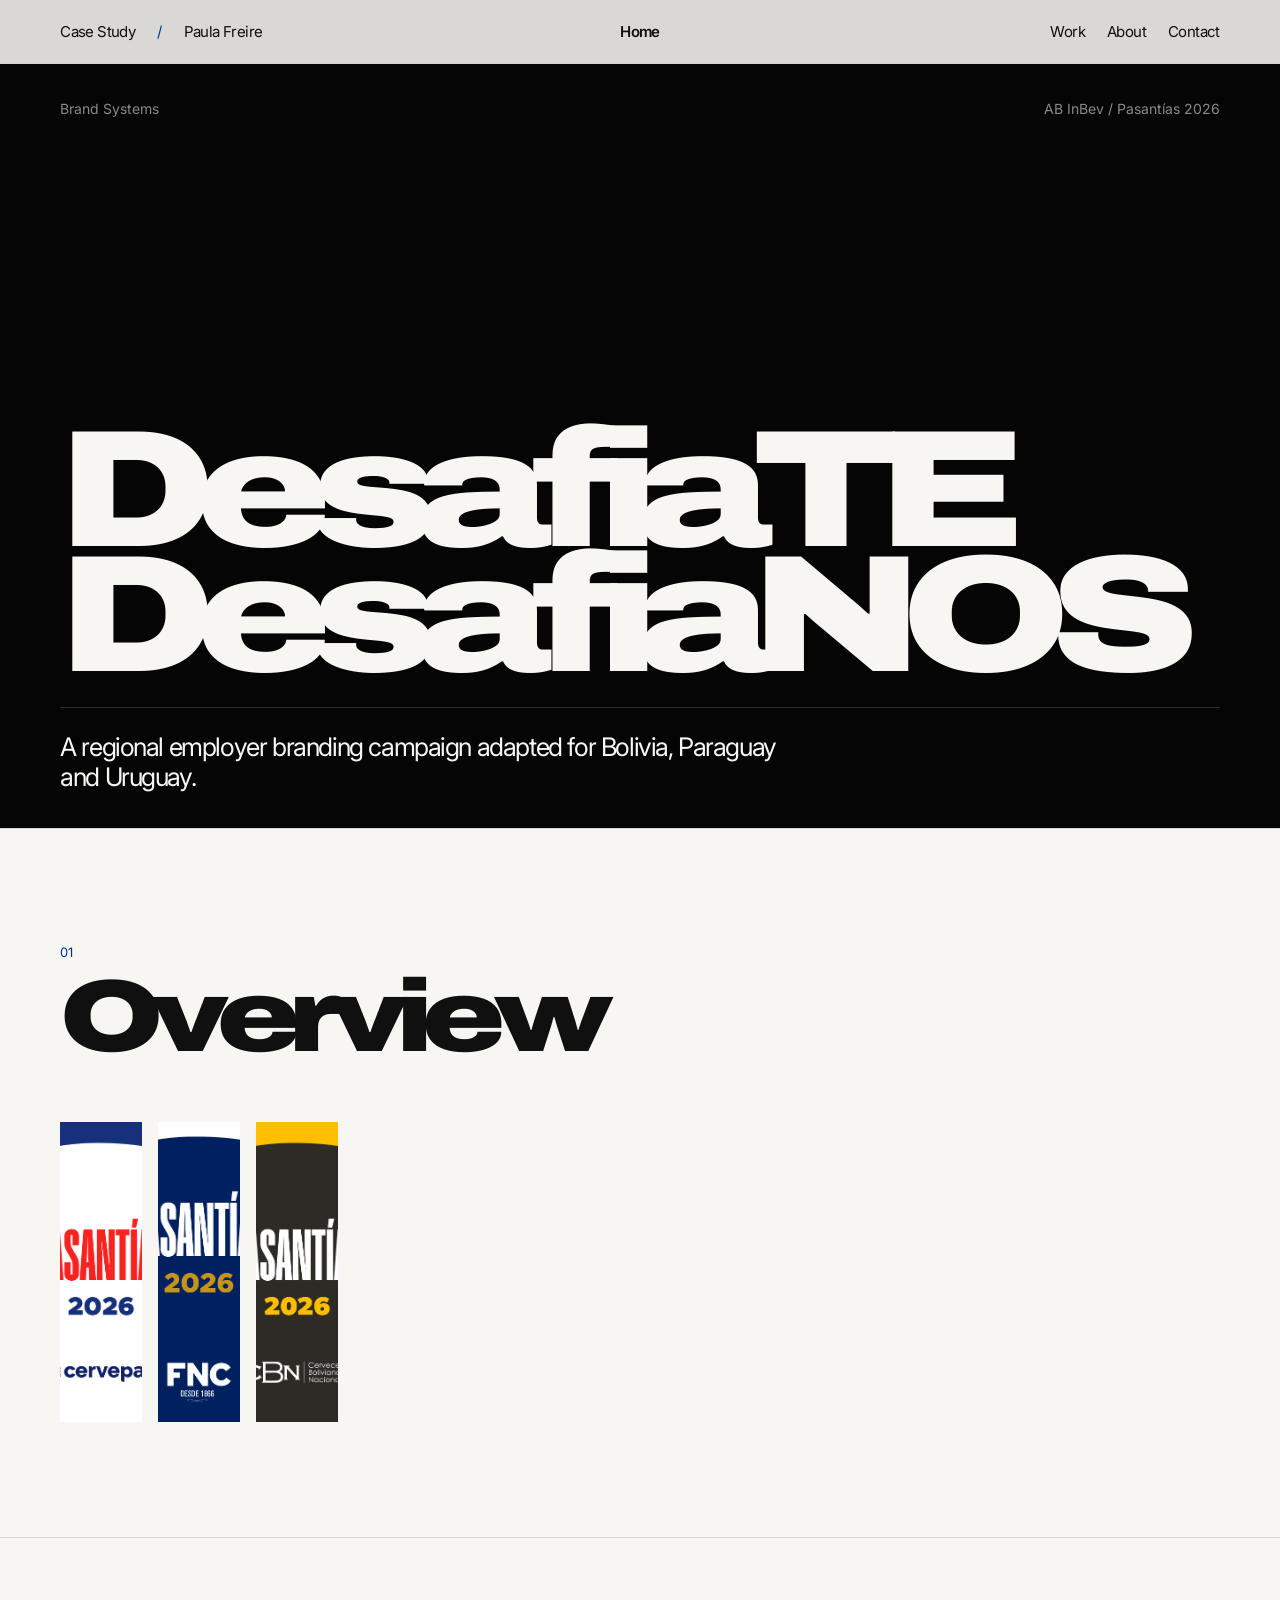
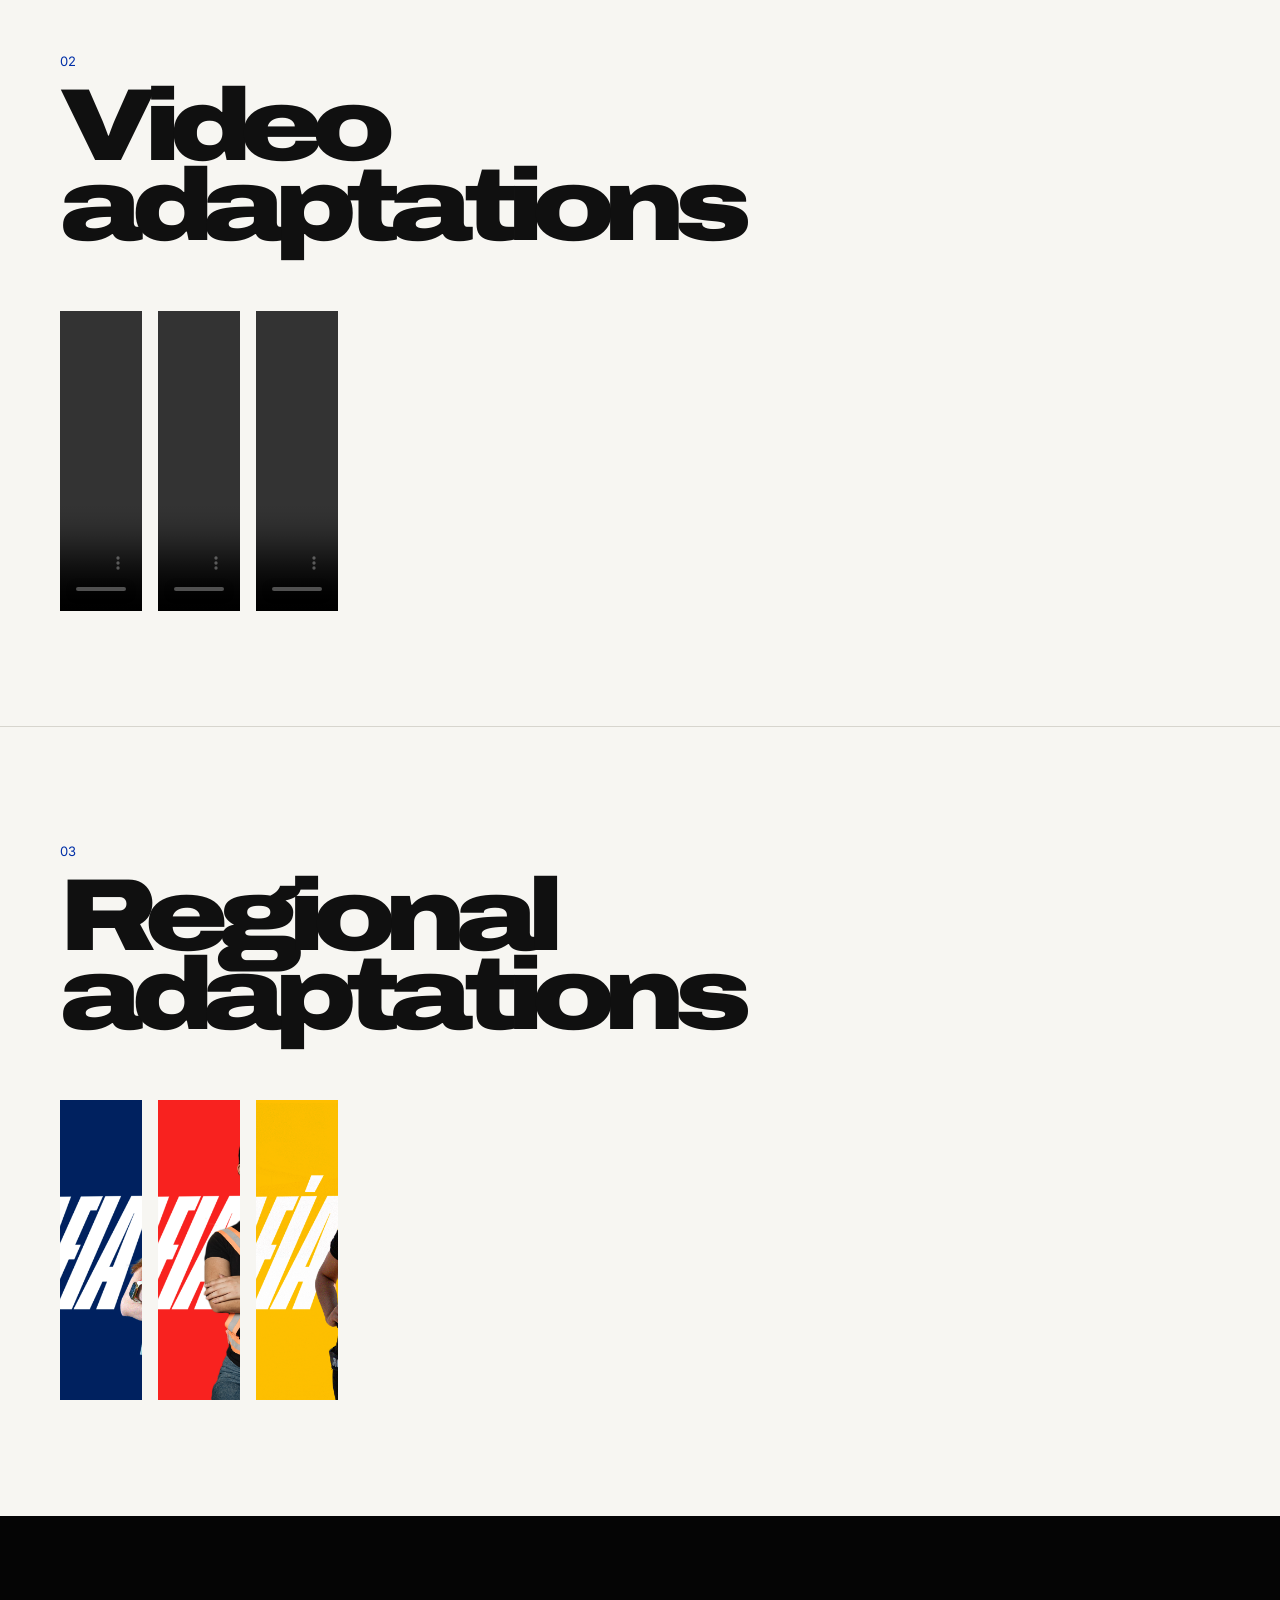
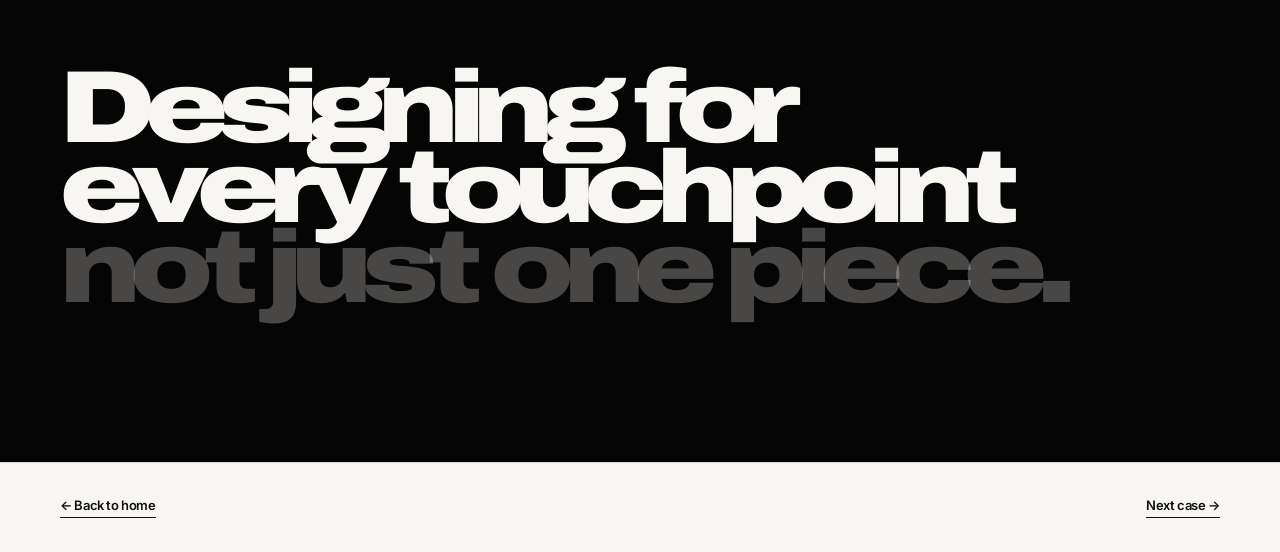
==== commit b8a02125: "final portfolio" ====
--- a/case.html
+++ b/case.html
@@ -1,6 +1,38 @@
-<!doctype html><html lang="es"><head><meta charset="utf-8"><meta name="viewport" content="width=device-width,initial-scale=1"><title>Case Study — Paula Freire</title><link rel="stylesheet" href="style.css"><script src="data.js"></script></head><body><nav class="topbar"><div class="roles"><span>Case Study</span><span class="slash">/</span><span>Paula Freire</span></div><a class="brand-mini" href="index.html">Paula Freire</a><div class="links"><a href="index.html#work">Work</a><a href="index.html#about">About</a><a href="index.html#contact">Contact</a></div></nav><div id="app"></div><div class="lightbox" id="lightbox"><button>Close</button><img alt="Expanded project image"></div><script>
-const data=DEFAULT_PORTFOLIO; const params=new URLSearchParams(location.search); const project=data.projects.find(p=>p.id===params.get('id'))||data.projects[0]; const r=document.documentElement; Object.entries(data.theme).forEach(([k,v])=>{ if(k==='fontDisplay') r.style.setProperty('--display', `'${v}', Arial Black, sans-serif`); else if(k==='fontBody') r.style.setProperty('--body', `'${v}', system-ui, sans-serif`); else r.style.setProperty('--'+k,v); });
-function esc(s=''){return String(s).replace(/[&<>]/g,m=>({'&':'&amp;','<':'&lt;','>':'&gt;'}[m]))} function tile(src,i){if(!src)return `<figure class="tile empty">Add image from admin</figure>`; const cls=i%5===0?'large':i%5===1?'tall':i%5===2?'half':'third'; if(/\.mp4($|\?)/i.test(src)) return `<figure class="tile ${cls}"><video src="${esc(src)}" muted loop autoplay playsinline controls></video></figure>`; return `<figure class="tile ${cls}"><img data-lightbox src="${esc(src)}" alt="${esc(project.title)} asset"></figure>`}
-document.title=`${project.title} — Paula Freire`; document.getElementById('app').innerHTML=`<header class="case-hero"><div class="case-top"><span>${esc(project.category)}</span><span>${esc(project.client)}</span></div><h1 class="case-title">${esc(project.title).replace('DesafiaTE DesafiaNOS','DesafiaTE<br>DesafiaNOS').replace(' — ','<br>')}</h1><div class="case-bottom"><p>${esc(project.headline)}</p><div class="meta-grid"><div class="meta"><span>Role</span><b>${esc(project.role)}</b></div><div class="meta"><span>Challenge</span><b>${esc(project.challenge).slice(0,86)}…</b></div><div class="meta"><span>Response</span><b>${esc(project.response).slice(0,86)}…</b></div><div class="meta"><span>Outcome</span><b>${esc(project.outcome).slice(0,86)}…</b></div></div></div></header><main>${project.sections.map((s,idx)=>`<section class="universe ${idx%2?'dark-section':''}"><div class="universe-head"><div><p class="eyebrow">${String(idx+1).padStart(2,'0')}</p><h2 class="case-heading">${esc(s.title)}</h2></div><p class="universe-copy">${esc(s.copy)}</p></div><div class="image-grid">${(s.images&&s.images.length?s.images:['']).map(tile).join('')}</div></section>`).join('')}</main><section class="statement-block"><p>Designing for<br>every touchpoint<span>not just one piece.</span></p></section><section class="next"><a class="case-link" href="index.html">← Back to home</a><a class="case-link" href="${data.projects[(data.projects.findIndex(p=>p.id===project.id)+1)%data.projects.length].id}.html">Next case →</a></section>`;
-const lb=document.getElementById('lightbox'),lbImg=lb.querySelector('img');document.querySelectorAll('[data-lightbox]').forEach(img=>img.addEventListener('click',()=>{lbImg.src=img.src;lb.classList.add('open')}));lb.addEventListener('click',e=>{if(e.target===lb||e.target.tagName==='BUTTON')lb.classList.remove('open')});
-</script></body></html>
+<!doctype html><html lang="es"><head><meta charset="utf-8"><meta name="viewport" content="width=device-width,initial-scale=1"><title>Case Study — Paula Freire</title><link rel="stylesheet" href="style.css"><script src="data.js"></script></head><body class="case-page"><nav class="topbar"><div class="roles"><span>Case Study</span><span class="slash">/</span><span>Paula Freire</span></div><a class="brand-mini" href="index.html">Home</a><div class="links"><a href="index.html#work">Work</a><a href="index.html#about">About</a><a href="index.html#contact">Contact</a></div></nav><div id="app"></div><div class="lightbox" id="lightbox"><button>Close</button><img alt="Expanded project image"></div><script>
+const data=DEFAULT_PORTFOLIO;
+const params=new URLSearchParams(location.search);
+const project=data.projects.find(p=>p.id===params.get('id'))||data.projects[0];
+const r=document.documentElement;
+Object.entries(data.theme).forEach(([k,v])=>{
+  if(k==='fontDisplay') r.style.setProperty('--display', `'${v}', Arial Black, sans-serif`);
+  else if(k==='fontBody') r.style.setProperty('--body', `'${v}', system-ui, sans-serif`);
+  else r.style.setProperty('--'+k,v);
+});
+function esc(s=''){
+  return String(s).replace(/[&<>]/g,m=>({'&':'&amp;','<':'&lt;','>':'&gt;'}[m]));
+}
+function sectionLayout(s,idx){
+  if(s.layout) return s.layout;
+  if(project.id==='desafiate-desafianos' && idx===0) return 'vertical';
+  if(project.id==='desafiate-desafianos' && idx===1) return 'horizontal';
+  return 'default';
+}
+function tile(src,i,layout='default'){
+  if(!src) return `<figure class="tile empty">Add image from admin</figure>`;
+  let cls;
+  if(layout==='vertical') cls='vertical';
+  else if(layout==='horizontal') cls='horizontal';
+  else if(layout==='full-video') cls='full-video';
+  else cls=i%5===0?'large':i%5===1?'tall':i%5===2?'half':'third';
+
+  if(/\.mp4($|\?)/i.test(src)){
+    return `<figure class="tile ${cls}"><video src="${esc(src)}" muted loop autoplay playsinline controls></video></figure>`;
+  }
+  return `<figure class="tile ${cls}"><img data-lightbox src="${esc(src)}" alt="${esc(project.title)} asset"></figure>`;
+}
+document.title=`${project.title} — Paula Freire`;
+document.getElementById('app').innerHTML=`<header class="case-hero"><div class="case-top"><span>${esc(project.category)}</span><span>${esc(project.client)}</span></div><h1 class="case-title">${esc(project.title).replace('DesafiaTE DesafiaNOS','DesafiaTE<br>DesafiaNOS').replace(' — ','<br>')}</h1><div class="case-bottom"><p>${esc(project.headline)}</p></div></header><main>${project.sections.map((s,idx)=>{const layout=sectionLayout(s,idx);return `<section class="universe layout-${layout} ${idx%2?'dark-section':''}"><div class="universe-head"><div><p class="eyebrow">${String(idx+1).padStart(2,'0')}</p><h2 class="case-heading">${esc(s.title)}</h2></div></div><div class="image-grid">${(s.images&&s.images.length?s.images:['']).map((src,i)=>tile(src,i,layout)).join('')}</div></section>`}).join('')}</main><section class="statement-block"><p>Designing for<br>every touchpoint<span>not just one piece.</span></p></section><section class="next"><a class="case-link" href="index.html">← Back to home</a><a class="case-link" href="${data.projects[(data.projects.findIndex(p=>p.id===project.id)+1)%data.projects.length].id}.html">Next case →</a></section>`;
+const lb=document.getElementById('lightbox'),lbImg=lb.querySelector('img');
+document.querySelectorAll('[data-lightbox]').forEach(img=>img.addEventListener('click',()=>{lbImg.src=img.src;lb.classList.add('open')}));
+lb.addEventListener('click',e=>{if(e.target===lb||e.target.tagName==='BUTTON')lb.classList.remove('open')});
+</script></body></html>
--- a/style.css
+++ b/style.css
@@ -1,6 +1,6 @@
 @import url('https://fonts.googleapis.com/css2?family=Archivo:wdth,wght@90,400;100,500;110,700;125,800;125,900&family=Inter:wght@300;400;500;600;700&display=swap');
-:root{--bg:#f7f6f2;--ink:#101010;--muted:#6f6f6b;--line:#d7d5ce;--paper:#fffef8;--soft:#e7e3da;--ikb:#002FA7;--black:#050505;--white:#f7f6f2;--display:'Archivo',Arial Black,sans-serif;--body:'Inter',system-ui,sans-serif;--pad:clamp(22px,4.7vw,86px)}
-*{box-sizing:border-box;margin:0;padding:0}html{scroll-behavior:smooth;background:var(--bg);color:var(--ink)}body{font-family:var(--body);background:var(--bg);color:var(--ink);overflow-x:hidden;-webkit-font-smoothing:antialiased}a{color:inherit;text-decoration:none}img,video{display:block;width:100%;height:100%;object-fit:cover}::selection{background:var(--ikb);color:white}a:focus-visible,button:focus-visible,input:focus-visible,textarea:focus-visible{outline:2px solid var(--ikb);outline-offset:4px}.topbar{position:fixed;top:0;left:0;right:0;z-index:100;display:grid;grid-template-columns:1fr auto 1fr;gap:24px;align-items:center;padding:22px var(--pad);font-size:15px;letter-spacing:-.04em;background:rgba(247,246,242,.88);backdrop-filter:blur(14px);border-bottom:1px solid var(--line)}.roles,.links{display:flex;gap:22px;align-items:center;white-space:nowrap}.links{justify-content:flex-end}.slash{color:var(--muted)}.brand-mini{font-weight:600}.topbar a:hover{color:var(--ikb)}.section{padding:clamp(70px,8vw,132px) var(--pad)}.rule{border:0;border-top:1px solid var(--line)}.eyebrow{font-size:13px;color:var(--muted);letter-spacing:-.03em;margin-bottom:18px}.btn{display:inline-flex;align-items:center;justify-content:center;gap:10px;border:1px solid var(--ink);border-radius:999px;padding:12px 18px;font-size:13px;font-weight:600;letter-spacing:-.02em;line-height:1;transition:background .24s ease,color .24s ease,border-color .24s ease;white-space:nowrap;background:transparent;color:inherit}.btn:hover{background:var(--ikb);border-color:var(--ikb);color:white}.btn.dark{background:var(--ink);color:var(--bg)}.btn.dark:hover{background:var(--ikb);border-color:var(--ikb);color:white}.hero{min-height:100svh;padding:108px var(--pad) 42px;display:grid;grid-template-rows:auto 1fr auto;gap:26px}.hero-meta{display:flex;justify-content:space-between;gap:24px;color:var(--muted);font-size:14px;letter-spacing:-.04em}.hero-title{align-self:center;font-family:var(--display);font-weight:900;font-stretch:125%;letter-spacing:-.105em;line-height:.75;font-size:clamp(4.6rem,18.5vw,18rem);white-space:nowrap;margin-left:-.045em}.hero-title span{display:block}.hero-title .last{margin-left:clamp(10px,10vw,170px)}.hero-footer{display:grid;grid-template-columns:1.1fr .9fr;gap:clamp(32px,8vw,140px);align-items:end;border-top:1px solid var(--line);padding-top:22px}.hero-kicker{font-family:var(--display);font-weight:800;font-stretch:110%;font-size:clamp(2rem,4.9vw,5.6rem);letter-spacing:-.075em;line-height:.88;max-width:890px}.hero-copy{max-width:560px;color:var(--muted);font-size:clamp(16px,1.3vw,21px);line-height:1.55;letter-spacing:-.035em}.cta-row{margin-top:22px;display:flex;gap:14px;flex-wrap:wrap}.big-heading{font-family:var(--display);font-weight:900;font-stretch:125%;font-size:clamp(3rem,8vw,9rem);line-height:.82;letter-spacing:-.09em}.section-grid{display:grid;grid-template-columns:.82fr 1.18fr;gap:clamp(40px,9vw,160px);align-items:start}.intro-copy{font-size:clamp(21px,2.25vw,36px);line-height:1.05;letter-spacing:-.065em;max-width:880px;font-weight:500}.capabilities{min-height:80svh;display:flex;flex-direction:column;justify-content:space-between;gap:70px}.capability-list{display:grid;grid-template-columns:repeat(4,1fr);gap:20px 38px;align-items:end}.capability{font-family:var(--display);font-weight:800;font-stretch:110%;font-size:clamp(1.55rem,2.2vw,3.2rem);letter-spacing:-.07em;line-height:.94;border-top:1px solid var(--line);padding-top:14px}.capability small{display:block;font-family:var(--body);font-size:13px;color:var(--muted);letter-spacing:-.02em;font-weight:400;margin-bottom:8px}.chapter{min-height:70svh;background:var(--black);color:var(--white);display:grid;grid-template-rows:1fr auto;padding:40px var(--pad)}.chapter-top{display:flex;justify-content:space-between;color:rgba(247,246,242,.55);font-size:14px;letter-spacing:-.04em}.chapter-title{align-self:end;font-family:var(--display);font-weight:900;font-stretch:125%;font-size:clamp(4rem,11vw,13rem);line-height:.78;letter-spacing:-.11em}.chapter-title .dot{color:rgba(247,246,242,.26)}.work-block{padding:0 var(--pad);border-bottom:1px solid var(--line)}.project{display:grid;grid-template-columns:.95fr 1.05fr;gap:clamp(32px,6vw,100px);padding:clamp(60px,8vw,120px) 0;align-items:stretch}.project:nth-child(even){grid-template-columns:1.05fr .95fr}.project:nth-child(even) .project-copy{order:2}.project:nth-child(even) .visual{order:1}.project-copy{display:flex;flex-direction:column;justify-content:space-between;gap:34px}.project-label{display:flex;justify-content:space-between;gap:18px;color:var(--muted);font-size:13px;letter-spacing:-.03em;border-top:1px solid var(--line);padding-top:13px}.project-title{font-family:var(--display);font-weight:900;font-stretch:125%;font-size:clamp(2.8rem,5.1vw,6.6rem);line-height:.78;letter-spacing:-.1em;margin-top:20px}.project-role{margin-top:18px;color:var(--muted);font-size:14px;line-height:1.45;letter-spacing:-.025em}.project-description{display:grid;gap:18px}.field{display:grid;grid-template-columns:120px 1fr;gap:20px;border-top:1px solid var(--line);padding-top:16px}.field dt{font-size:12px;color:var(--muted);letter-spacing:-.02em}.field dd{font-size:clamp(14px,.98vw,16px);line-height:1.48;letter-spacing:-.032em}.visual{min-height:500px;background:var(--soft);position:relative;overflow:hidden}.visual.wide{min-height:590px}.visual.empty{display:grid;place-items:center;color:rgba(16,16,16,.36);font-size:13px}.case-link{width:max-content;border-bottom:1px solid currentColor;padding-bottom:4px;font-size:13px;font-weight:600;letter-spacing:-.03em;color:var(--ink);transition:color .2s}.case-link:hover{color:var(--ikb)}.process-list{list-style:none;margin-top:70px}.process-row{display:grid;grid-template-columns:90px 1fr 1.15fr;gap:30px;align-items:center;border-top:1px solid var(--ink);padding:24px 0}.process-row:last-child{border-bottom:1px solid var(--ink)}.process-row span:first-child{font-size:22px;font-weight:600;letter-spacing:-.05em}.process-row strong{font-family:var(--display);font-weight:800;font-stretch:110%;font-size:clamp(2rem,4vw,5rem);line-height:.85;letter-spacing:-.09em}.process-row p{color:var(--muted);font-size:15px;line-height:1.55;letter-spacing:-.025em;max-width:520px}.experience{display:grid;grid-template-columns:1fr 1fr;gap:clamp(40px,8vw,140px);align-items:start}.experience h2{position:sticky;top:96px}.exp-list{list-style:none}.exp-item{display:grid;grid-template-columns:110px 1fr;gap:28px;padding:22px 0;border-top:1px solid var(--line)}.exp-item:last-child{border-bottom:1px solid var(--line)}.exp-date{color:var(--muted);font-size:14px;letter-spacing:-.04em}.exp-role{font-weight:700;letter-spacing:-.045em;font-size:clamp(19px,1.6vw,28px)}.exp-company{margin-top:6px;color:var(--muted);letter-spacing:-.035em;font-size:16px;line-height:1.4}.about-wrap{display:grid;grid-template-columns:.85fr 1.15fr;gap:clamp(40px,8vw,140px)}.portrait{height:70svh;min-height:520px;background:#dedbd3;position:relative;overflow:hidden}.about-text .intro-copy{margin-bottom:42px}.body-copy{font-size:clamp(15px,1.05vw,18px);line-height:1.7;color:var(--muted);letter-spacing:-.025em;max-width:700px}.body-copy + .body-copy{margin-top:20px}.contact{min-height:88svh;background:var(--black);color:var(--white);padding:40px var(--pad);display:grid;grid-template-rows:auto 1fr auto;overflow:hidden}.contact-title{align-self:center;font-family:var(--display);font-weight:900;font-stretch:125%;font-size:clamp(4rem,12vw,13rem);line-height:.78;letter-spacing:-.105em;max-width:100%}.contact-title span{color:rgba(247,246,242,.22)}.contact-bottom{display:grid;grid-template-columns:1fr 1fr;gap:40px;border-top:1px solid rgba(247,246,242,.18);padding-top:22px}.contact-copy{color:rgba(247,246,242,.55);line-height:1.55;max-width:520px}.contact-links{display:flex;gap:12px;justify-content:flex-end;flex-wrap:wrap}.contact-links a{border:1px solid rgba(247,246,242,.28);border-radius:999px;padding:11px 15px;font-size:14px;line-height:1;white-space:nowrap;transition:.2s}.contact-links a:hover{background:var(--ikb);border-color:var(--ikb);color:white}.case-hero{min-height:92svh;padding:100px var(--pad) 36px;background:var(--black);color:var(--white);display:grid;grid-template-rows:auto 1fr auto;gap:28px}.case-top{display:flex;justify-content:space-between;color:rgba(247,246,242,.55);font-size:14px}.case-title{align-self:end;font-family:var(--display);font-weight:900;font-stretch:125%;font-size:clamp(4rem,13vw,15rem);line-height:.75;letter-spacing:-.115em}.case-title span{display:block}.case-bottom{display:grid;grid-template-columns:1fr 1.15fr;gap:40px;align-items:end;border-top:1px solid rgba(247,246,242,.16);padding-top:24px}.case-bottom p{font-size:clamp(19px,2vw,32px);line-height:1.18;letter-spacing:-.055em}.meta-grid{display:grid;grid-template-columns:repeat(4,1fr);gap:12px}.meta{border-top:1px solid rgba(247,246,242,.18);padding-top:12px}.meta span{display:block;color:rgba(247,246,242,.45);font-size:12px;margin-bottom:7px}.meta b{font-size:14px;font-weight:500}.universe{padding:clamp(80px,9vw,150px) var(--pad);border-top:1px solid var(--line)}.universe-head{display:grid;grid-template-columns:.75fr 1.25fr;gap:clamp(36px,7vw,120px);align-items:end;margin-bottom:clamp(34px,5vw,70px)}.case-heading{font-family:var(--display);font-weight:900;font-stretch:125%;font-size:clamp(3.2rem,8vw,9.5rem);line-height:.78;letter-spacing:-.105em}.universe-copy{color:var(--muted);font-size:clamp(16px,1.25vw,21px);line-height:1.55;letter-spacing:-.035em}.image-grid{display:grid;grid-template-columns:repeat(12,1fr);gap:16px}.tile{background:var(--soft);min-height:300px;overflow:hidden;cursor:zoom-in;position:relative}.tile img{transition:transform .55s cubic-bezier(.22,1,.36,1)}.tile:hover img{transform:scale(1.025)}.tile.large{grid-column:span 8;min-height:560px}.tile.tall{grid-column:span 4;min-height:560px}.tile.half{grid-column:span 6;min-height:460px}.tile.third{grid-column:span 4;min-height:380px}.tile.full{grid-column:1/-1;min-height:70svh}.tile.empty{display:grid;place-items:center;color:rgba(16,16,16,.36);padding:24px;text-align:center}.statement-block{background:var(--black);color:var(--white);padding:clamp(90px,12vw,190px) var(--pad)}.statement-block p{font-family:var(--display);font-weight:900;font-stretch:125%;font-size:clamp(3rem,8vw,10rem);line-height:.78;letter-spacing:-.105em}.statement-block span{display:block;color:rgba(247,246,242,.28)}.next{padding:34px var(--pad);display:flex;justify-content:space-between;border-top:1px solid var(--line)}.lightbox{position:fixed;inset:0;background:rgba(0,0,0,.92);display:none;place-items:center;z-index:200;padding:30px}.lightbox.open{display:grid}.lightbox img{max-width:94vw;max-height:90vh;width:auto;height:auto;object-fit:contain}.lightbox button{position:absolute;top:20px;right:20px;background:white;color:black;border:0;border-radius:999px;padding:12px 16px;cursor:pointer}.admin-body{background:#121212;color:#f7f6f2}.login,.admin{min-height:100svh;padding:40px;display:grid;place-items:center}.admin-shell{width:min(1200px,100%);display:grid;grid-template-columns:280px 1fr;gap:28px}.panel{background:#1b1b1b;border:1px solid rgba(255,255,255,.12);border-radius:22px;padding:22px}.admin h1,.admin h2{font-family:var(--display);letter-spacing:-.07em;line-height:.9}.admin h1{font-size:48px}.admin h2{font-size:34px;margin-bottom:16px}.admin-nav{display:grid;gap:8px;margin-top:22px}.admin-nav button,.admin .mini-btn{border:1px solid rgba(255,255,255,.12);background:transparent;color:#f7f6f2;border-radius:999px;padding:10px 12px;text-align:left;cursor:pointer}.admin-nav button.active,.admin .mini-btn:hover{background:var(--ikb);border-color:var(--ikb)}.form-grid{display:grid;grid-template-columns:1fr 1fr;gap:14px}.field-admin{display:grid;gap:6px;margin-bottom:12px}.field-admin label{font-size:12px;color:rgba(247,246,242,.56)}.field-admin input,.field-admin textarea,.field-admin select{background:#101010;border:1px solid rgba(255,255,255,.14);color:#f7f6f2;border-radius:14px;padding:12px;font-family:var(--body)}.field-admin textarea{min-height:90px}.admin-actions{display:flex;gap:10px;flex-wrap:wrap;margin-top:20px}.hidden{display:none!important}.notice{font-size:13px;line-height:1.5;color:rgba(247,246,242,.6);margin-top:12px}.project-admin{border-top:1px solid rgba(255,255,255,.12);padding:18px 0}.reveal{opacity:0;transform:translateY(22px);transition:.75s cubic-bezier(.22,1,.36,1)}.reveal.visible{opacity:1;transform:none}
+:root{--bg:#f7f6f2;--ink:#101010;--muted:#002FA7;--line:#002FA7;--paper:#fffef8;--soft:#e7e3da;--ikb:#002FA7;--black:#050505;--white:#f7f6f2;--display:'Archivo',Arial Black,sans-serif;--body:'Inter',system-ui,sans-serif;--pad:clamp(22px,4.7vw,86px)}
+*{box-sizing:border-box;margin:0;padding:0}html{scroll-behavior:smooth;background:var(--bg);color:var(--ink)}body{font-family:var(--body);background:var(--bg);color:var(--ink);overflow-x:hidden;-webkit-font-smoothing:antialiased}a{color:inherit;text-decoration:none}img,video{display:block;width:100%;height:100%;object-fit:cover}::selection{background:var(--ikb);color:white}a:focus-visible,button:focus-visible,input:focus-visible,textarea:focus-visible{outline:2px solid var(--ikb);outline-offset:4px}.topbar{position:fixed;top:0;left:0;right:0;z-index:100;display:grid;grid-template-columns:1fr auto 1fr;gap:24px;align-items:center;padding:22px var(--pad);font-size:15px;letter-spacing:-.04em;background:rgba(247,246,242,.88);backdrop-filter:blur(14px);border-bottom:1px solid var(--line)}.roles,.links{display:flex;gap:22px;align-items:center;white-space:nowrap}.links{justify-content:flex-end}.slash{color:var(--muted)}.brand-mini{font-weight:600}.topbar a:hover{color:var(--ikb)}.section{padding:clamp(70px,8vw,132px) var(--pad)}.rule{border:0;border-top:1px solid var(--line)}.eyebrow{font-size:13px;color:var(--muted);letter-spacing:-.03em;margin-bottom:18px}.btn{display:inline-flex;align-items:center;justify-content:center;gap:10px;border:1px solid var(--ink);border-radius:999px;padding:12px 18px;font-size:13px;font-weight:600;letter-spacing:-.02em;line-height:1;transition:background .24s ease,color .24s ease,border-color .24s ease;white-space:nowrap;background:transparent;color:inherit}.btn:hover{background:var(--ikb);border-color:var(--ikb);color:white}.btn.dark{background:var(--ink);color:var(--bg)}.btn.dark:hover{background:var(--ikb);border-color:var(--ikb);color:white}.hero{min-height:100svh;padding:108px var(--pad) 42px;display:grid;grid-template-rows:auto 1fr auto;gap:26px}.hero-meta{display:flex;justify-content:space-between;gap:24px;color:var(--muted);font-size:14px;letter-spacing:-.04em}.hero-title{align-self:center;font-family:var(--display);font-weight:900;font-stretch:125%;letter-spacing:-.105em;line-height:.75;font-size:clamp(4.6rem,18.5vw,18rem);white-space:nowrap;margin-left:-.045em}.hero-title span{display:block}.hero-title .last{margin-left:clamp(10px,10vw,170px)}.hero-footer{display:grid;grid-template-columns:1.1fr .9fr;gap:clamp(32px,8vw,140px);align-items:end;border-top:1px solid var(--line);padding-top:22px}.hero-kicker{font-family:var(--display);font-weight:800;font-stretch:110%;font-size:clamp(2rem,4.9vw,5.6rem);letter-spacing:-.075em;line-height:.88;max-width:890px}.hero-copy{max-width:560px;color:var(--muted);font-size:clamp(16px,1.3vw,21px);line-height:1.55;letter-spacing:-.035em}.cta-row{margin-top:22px;display:flex;gap:14px;flex-wrap:wrap}.big-heading{font-family:var(--display);font-weight:900;font-stretch:125%;font-size:clamp(3rem,8vw,9rem);line-height:.82;letter-spacing:-.09em}.section-grid{display:grid;grid-template-columns:.82fr 1.18fr;gap:clamp(40px,9vw,160px);align-items:start}.intro-copy{font-size:clamp(21px,2.25vw,36px);line-height:1.05;letter-spacing:-.065em;max-width:880px;font-weight:500}.capabilities{min-height:80svh;display:flex;flex-direction:column;justify-content:space-between;gap:70px}.capability-list{display:grid;grid-template-columns:repeat(4,1fr);gap:20px 38px;align-items:end}.capability{font-family:var(--display);font-weight:800;font-stretch:110%;font-size:clamp(1.55rem,2.2vw,3.2rem);letter-spacing:-.07em;line-height:.94;border-top:1px solid var(--line);padding-top:14px}.capability small{display:block;font-family:var(--body);font-size:13px;color:var(--muted);letter-spacing:-.02em;font-weight:400;margin-bottom:8px}.chapter{min-height:70svh;background:var(--black);color:var(--white);display:grid;grid-template-rows:1fr auto;padding:40px var(--pad)}.chapter-top{display:flex;justify-content:space-between;color:rgba(247,246,242,.55);font-size:14px;letter-spacing:-.04em}.chapter-title{align-self:end;font-family:var(--display);font-weight:900;font-stretch:125%;font-size:clamp(4rem,11vw,13rem);line-height:.78;letter-spacing:-.11em}.chapter-title .dot{color:rgba(247,246,242,.26)}.work-block{padding:0 var(--pad);border-bottom:1px solid var(--line)}.project{display:grid;grid-template-columns:.95fr 1.05fr;gap:clamp(32px,6vw,100px);padding:clamp(60px,8vw,120px) 0;align-items:stretch}.project:nth-child(even){grid-template-columns:1.05fr .95fr}.project:nth-child(even) .project-copy{order:2}.project:nth-child(even) .visual{order:1}.project-copy{display:flex;flex-direction:column;justify-content:space-between;gap:34px}.project-label{display:flex;justify-content:space-between;gap:18px;color:var(--muted);font-size:13px;letter-spacing:-.03em;border-top:1px solid var(--line);padding-top:13px}.project-title{font-family:var(--display);font-weight:900;font-stretch:125%;font-size:clamp(2.8rem,5.1vw,6.6rem);line-height:.78;letter-spacing:-.1em;margin-top:20px}.project-role{margin-top:18px;color:var(--muted);font-size:14px;line-height:1.45;letter-spacing:-.025em}.project-description{display:grid;gap:18px}.field{display:grid;grid-template-columns:120px 1fr;gap:20px;border-top:1px solid var(--line);padding-top:16px}.field dt{font-size:12px;color:var(--muted);letter-spacing:-.02em}.field dd{font-size:clamp(14px,.98vw,16px);line-height:1.48;letter-spacing:-.032em}.visual{min-height:500px;background:var(--soft);position:relative;overflow:hidden}.visual.wide{min-height:590px}.visual.empty{display:grid;place-items:center;color:rgba(16,16,16,.36);font-size:13px}.case-link{width:max-content;border-bottom:1px solid currentColor;padding-bottom:4px;font-size:13px;font-weight:600;letter-spacing:-.03em;color:var(--ink);transition:color .2s}.case-link:hover{color:var(--ikb)}.process-list{list-style:none;margin-top:70px}.process-row{display:grid;grid-template-columns:90px 1fr 1.15fr;gap:30px;align-items:center;border-top:1px solid var(--ink);padding:24px 0}.process-row:last-child{border-bottom:1px solid var(--ink)}.process-row span:first-child{font-size:22px;font-weight:600;letter-spacing:-.05em}.process-row strong{font-family:var(--display);font-weight:800;font-stretch:110%;font-size:clamp(2rem,4vw,5rem);line-height:.85;letter-spacing:-.09em}.process-row p{color:var(--muted);font-size:15px;line-height:1.55;letter-spacing:-.025em;max-width:520px}.experience{display:grid;grid-template-columns:1fr 1fr;gap:clamp(40px,8vw,140px);align-items:start}.experience h2{position:sticky;top:96px}.exp-list{list-style:none}.exp-item{display:grid;grid-template-columns:110px 1fr;gap:28px;padding:22px 0;border-top:1px solid var(--line)}.exp-item:last-child{border-bottom:1px solid var(--line)}.exp-date{color:var(--muted);font-size:14px;letter-spacing:-.04em}.exp-role{font-weight:700;letter-spacing:-.045em;font-size:clamp(19px,1.6vw,28px)}.exp-company{margin-top:6px;color:var(--muted);letter-spacing:-.035em;font-size:16px;line-height:1.4}.about-wrap{display:grid;grid-template-columns:.85fr 1.15fr;gap:clamp(40px,8vw,140px)}.portrait{height:70svh;min-height:520px;background:#dedbd3;position:relative;overflow:hidden}.about-text .intro-copy{margin-bottom:42px}.body-copy{font-size:clamp(15px,1.05vw,18px);line-height:1.7;color:var(--muted);letter-spacing:-.025em;max-width:700px}.body-copy + .body-copy{margin-top:20px}.contact{min-height:88svh;background:var(--black);color:var(--white);padding:40px var(--pad);display:grid;grid-template-rows:auto 1fr auto;overflow:hidden}.contact-title{align-self:center;font-family:var(--display);font-weight:900;font-stretch:125%;font-size:clamp(4rem,12vw,13rem);line-height:.78;letter-spacing:-.105em;max-width:100%}.contact-title span{color:rgba(247,246,242,.22)}.contact-bottom{display:grid;grid-template-columns:1fr 1fr;gap:40px;border-top:1px solid rgba(247,246,242,.18);padding-top:22px}.contact-copy{color:rgba(247,246,242,.55);line-height:1.55;max-width:520px}.contact-links{display:flex;gap:12px;justify-content:flex-end;flex-wrap:wrap}.contact-links a{border:1px solid rgba(247,246,242,.28);border-radius:999px;padding:11px 15px;font-size:14px;line-height:1;white-space:nowrap;transition:.2s}.contact-links a:hover{background:var(--ikb);border-color:var(--ikb);color:white}.case-hero{min-height:92svh;padding:100px var(--pad) 36px;background:var(--black);color:var(--white);display:grid;grid-template-rows:auto 1fr auto;gap:28px}.case-top{display:flex;justify-content:space-between;color:rgba(247,246,242,.55);font-size:14px}.case-title{align-self:end;font-family:var(--display);font-weight:900;font-stretch:125%;font-size:clamp(4rem,13vw,15rem);line-height:.75;letter-spacing:-.115em}.case-title span{display:block}.case-bottom{display:grid;grid-template-columns:1fr 1.15fr;gap:40px;align-items:end;border-top:1px solid rgba(247,246,242,.16);padding-top:24px}.case-bottom p{font-size:clamp(19px,2vw,32px);line-height:1.18;letter-spacing:-.055em}.meta-grid{display:grid;grid-template-columns:repeat(4,1fr);gap:12px}.meta{border-top:1px solid rgba(247,246,242,.18);padding-top:12px}.meta span{display:block;color:rgba(247,246,242,.45);font-size:12px;margin-bottom:7px}.meta b{font-size:14px;font-weight:500}.universe{padding:clamp(80px,9vw,150px) var(--pad);border-top:1px solid var(--line)}.universe-head{display:grid;grid-template-columns:.75fr 1.25fr;gap:clamp(36px,7vw,120px);align-items:end;margin-bottom:clamp(34px,5vw,70px)}.case-heading{font-family:var(--display);font-weight:900;font-stretch:125%;font-size:clamp(3.2rem,8vw,9.5rem);line-height:.78;letter-spacing:-.105em}.universe-copy{color:var(--muted);font-size:clamp(16px,1.25vw,21px);line-height:1.55;letter-spacing:-.035em}.image-grid{display:grid;grid-template-columns:repeat(12,1fr);gap:16px}.tile{background:var(--soft);min-height:300px;overflow:hidden;cursor:zoom-in;position:relative}.tile img{transition:transform .55s cubic-bezier(.22,1,.36,1)}.tile:hover img{transform:scale(1.025)}.tile.large{grid-column:span 8;min-height:560px}.tile.tall{grid-column:span 4;min-height:560px}.tile.half{grid-column:span 6;min-height:460px}.tile.third{grid-column:span 4;aspect-ratio:3/4;min-height:auto;}.tile.full{grid-column:1/-1;min-height:70svh}.tile.empty{display:grid;place-items:center;color:rgba(16,16,16,.36);padding:24px;text-align:center}.statement-block{background:var(--black);color:var(--white);padding:clamp(90px,12vw,190px) var(--pad)}.statement-block p{font-family:var(--display);font-weight:900;font-stretch:125%;font-size:clamp(3rem,8vw,10rem);line-height:.78;letter-spacing:-.105em}.statement-block span{display:block;color:rgba(247,246,242,.28)}.next{padding:34px var(--pad);display:flex;justify-content:space-between;border-top:1px solid var(--line)}.lightbox{position:fixed;inset:0;background:rgba(0,0,0,.92);display:none;place-items:center;z-index:200;padding:30px}.lightbox.open{display:grid}.lightbox img{max-width:94vw;max-height:90vh;width:auto;height:auto;object-fit:contain}.lightbox button{position:absolute;top:20px;right:20px;background:white;color:black;border:0;border-radius:999px;padding:12px 16px;cursor:pointer}.admin-body{background:#121212;color:#f7f6f2}.login,.admin{min-height:100svh;padding:40px;display:grid;place-items:center}.admin-shell{width:min(1200px,100%);display:grid;grid-template-columns:280px 1fr;gap:28px}.panel{background:#1b1b1b;border:1px solid rgba(255,255,255,.12);border-radius:22px;padding:22px}.admin h1,.admin h2{font-family:var(--display);letter-spacing:-.07em;line-height:.9}.admin h1{font-size:48px}.admin h2{font-size:34px;margin-bottom:16px}.admin-nav{display:grid;gap:8px;margin-top:22px}.admin-nav button,.admin .mini-btn{border:1px solid rgba(255,255,255,.12);background:transparent;color:#f7f6f2;border-radius:999px;padding:10px 12px;text-align:left;cursor:pointer}.admin-nav button.active,.admin .mini-btn:hover{background:var(--ikb);border-color:var(--ikb)}.form-grid{display:grid;grid-template-columns:1fr 1fr;gap:14px}.field-admin{display:grid;gap:6px;margin-bottom:12px}.field-admin label{font-size:12px;color:rgba(247,246,242,.56)}.field-admin input,.field-admin textarea,.field-admin select{background:#101010;border:1px solid rgba(255,255,255,.14);color:#f7f6f2;border-radius:14px;padding:12px;font-family:var(--body)}.field-admin textarea{min-height:90px}.admin-actions{display:flex;gap:10px;flex-wrap:wrap;margin-top:20px}.hidden{display:none!important}.notice{font-size:13px;line-height:1.5;color:rgba(247,246,242,.6);margin-top:12px}.project-admin{border-top:1px solid rgba(255,255,255,.12);padding:18px 0}.reveal{opacity:0;transform:translateY(22px);transition:.75s cubic-bezier(.22,1,.36,1)}.reveal.visible{opacity:1;transform:none}
 @media(max-width:900px){.topbar{grid-template-columns:1fr auto;padding:18px var(--pad)}.roles{display:none}.links{gap:14px;font-size:13px}.hero{padding-top:84px;min-height:92svh}.hero-title{font-size:clamp(4.4rem,25vw,10rem);white-space:normal;letter-spacing:-.095em}.hero-title .last{margin-left:0}.hero-footer,.section-grid,.project,.project:nth-child(even),.experience,.about-wrap,.contact-bottom,.case-bottom,.universe-head,.admin-shell{grid-template-columns:1fr}.project:nth-child(even) .project-copy,.project:nth-child(even) .visual{order:unset}.capability-list{grid-template-columns:1fr 1fr}.chapter{min-height:54svh}.project{padding:64px 0}.visual,.visual.wide{min-height:360px}.process-row{grid-template-columns:46px 1fr}.process-row p{grid-column:2}.experience h2{position:static}.contact-title{font-size:clamp(3.5rem,18vw,8.2rem);letter-spacing:-.095em}.contact-links{justify-content:flex-start}.tile.large,.tile.tall,.tile.half,.tile.third,.tile.full{grid-column:1/-1;min-height:auto;aspect-ratio:4/3}.tile.tall{aspect-ratio:4/5}.meta-grid,.form-grid{grid-template-columns:1fr 1fr}.case-title{font-size:clamp(4.4rem,22vw,8.5rem)}}
 @media(max-width:560px){.links a:not(:last-child){display:none}.hero-meta{display:block}.hero-kicker{font-size:clamp(2.6rem,13vw,4.4rem)}.capability-list{grid-template-columns:1fr}.field{grid-template-columns:1fr;gap:6px}.exp-item{grid-template-columns:1fr;gap:8px}.project-title{font-size:clamp(2.8rem,14vw,4.8rem)}.chapter-title{font-size:clamp(3.6rem,17vw,7rem)}.contact{padding-top:30px;padding-bottom:30px}.big-heading{font-size:clamp(2.8rem,15vw,5.2rem)}.meta-grid,.form-grid{grid-template-columns:1fr}.case-title{font-size:clamp(4.0rem,24vw,7rem)}}
 
@@ -108,3 +108,191 @@
   .case-title{font-size:clamp(3.4rem,19vw,5.5rem);}
   .chapter-title{font-size:clamp(3.4rem,18vw,5.8rem);}
 }
+
+
+/* ===== v5 ABOUT PHOTO ===== */
+.portrait{background:#e9e6df; overflow:hidden;}
+.portrait img{width:100%;height:100%;object-fit:cover;object-position:center 38%;filter:grayscale(100%);display:block;}
+.about-wrap{align-items:center;}
+@media(max-width:768px){.portrait{height:62svh;min-height:420px;margin-bottom:34px;}.portrait img{object-position:center 34%;}}
+@media(max-width:420px){.portrait{height:66svh;min-height:430px;}.about-text .intro-copy{margin-bottom:28px;}}
+
+/* ===== DESAFIATE CASE CUSTOM GRIDS ===== */
+.desafiate-page .case-bottom,
+.desafiate-desafianos-page .case-bottom{
+  grid-template-columns:1fr;
+}
+.desafiate-page .case-bottom,
+.desafiate-desafianos-page .case-bottom p{
+  max-width:760px;
+}
+.desafiate-page .layout-vertical .image-grid,
+.desafiate-desafianos-page .layout-vertical .image-grid{
+  display:grid;
+  grid-template-columns:repeat(3,1fr);
+  gap:16px;
+}
+.desafiate-page .tile.vertical,
+.desafiate-desafianos-page .tile.vertical{
+  grid-column:auto;
+  aspect-ratio:9 / 16;
+  min-height:auto;
+}
+.desafiate-page .layout-horizontal .image-grid,
+.desafiate-desafianos-page .layout-horizontal .image-grid{
+  display:grid;
+  grid-template-columns:1fr;
+  gap:24px;
+}
+.desafiate-page .tile.horizontal,
+.desafiate-desafianos-page .tile.horizontal{
+  grid-column:1 / -1;
+  aspect-ratio:16 / 9;
+  min-height:auto;
+}
+@media(max-width:768px){
+  .desafiate-page .layout-vertical .image-grid,
+.desafiate-desafianos-page .layout-vertical .image-grid,
+  .desafiate-page .layout-horizontal .image-grid,
+.desafiate-desafianos-page .layout-horizontal .image-grid{
+    display:block;
+  }
+  .desafiate-page .tile.vertical,
+.desafiate-desafianos-page .tile.vertical,
+  .desafiate-page .tile.horizontal,
+.desafiate-desafianos-page .tile.horizontal{
+    width:100%;
+    margin-bottom:14px;
+  }
+  .desafiate-page .tile.vertical,
+.desafiate-desafianos-page .tile.vertical{aspect-ratio:9 / 16;}
+  .desafiate-page .tile.horizontal,
+.desafiate-desafianos-page .tile.horizontal{aspect-ratio:16 / 9;}
+}
+
+
+/* ===== CASE STUDY CLEANUP + SIN FILTRAR VIDEO ===== */
+.case-page .case-bottom{
+  grid-template-columns:1fr;
+}
+.case-page .case-bottom p{
+  max-width:760px;
+}
+.sin-filtrar-page .layout-full-video .image-grid{
+  display:grid;
+  grid-template-columns:1fr;
+  gap:0;
+}
+.sin-filtrar-page .layout-full-video .tile.full-video{
+  grid-column:1 / -1;
+  width:100%;
+  aspect-ratio:16 / 9;
+  min-height:auto;
+}
+.sin-filtrar-page .layout-full-video .tile.full-video video{
+  width:100%;
+  height:100%;
+  object-fit:cover;
+  display:block;
+}
+@media(max-width:768px){
+  .sin-filtrar-page .layout-full-video .tile.full-video{
+    aspect-ratio:16 / 9;
+    margin-bottom:14px;
+  }
+}
+
+
+/* ===== DESAFIATE FINAL OVERRIDES - preserve custom image/video grids ===== */
+.desafiate-page .case-bottom,
+.desafiate-desafianos-page .case-bottom{grid-template-columns:1fr;}
+.desafiate-page .case-bottom p,
+.desafiate-desafianos-page .case-bottom p{max-width:760px;}
+.desafiate-page .layout-vertical .image-grid,
+.desafiate-desafianos-page .layout-vertical .image-grid{display:grid;grid-template-columns:repeat(3,1fr);gap:16px;}
+.desafiate-page .tile.vertical,
+.desafiate-desafianos-page .tile.vertical{grid-column:auto;aspect-ratio:9/16;min-height:auto;}
+.desafiate-page .layout-horizontal .image-grid,
+.desafiate-desafianos-page .layout-horizontal .image-grid{display:grid;grid-template-columns:1fr;gap:24px;}
+.desafiate-page .tile.horizontal,
+.desafiate-desafianos-page .tile.horizontal{grid-column:1/-1;aspect-ratio:16/9;min-height:auto;}
+.desafiate-page .tile video,
+.desafiate-desafianos-page .tile video{width:100%;height:100%;object-fit:cover;display:block;}
+@media(max-width:768px){
+  .desafiate-page .layout-vertical .image-grid,
+  .desafiate-page .layout-horizontal .image-grid,
+  .desafiate-desafianos-page .layout-vertical .image-grid,
+  .desafiate-desafianos-page .layout-horizontal .image-grid{display:block;}
+  .desafiate-page .tile.vertical,
+  .desafiate-page .tile.horizontal,
+  .desafiate-desafianos-page .tile.vertical,
+  .desafiate-desafianos-page .tile.horizontal{width:100%;margin-bottom:14px;}
+  .desafiate-page .tile.vertical,
+  .desafiate-desafianos-page .tile.vertical{aspect-ratio:9/16;}
+  .desafiate-page .tile.horizontal,
+  .desafiate-desafianos-page .tile.horizontal{aspect-ratio:16/9;}
+}
+
+
+/* ===== DESIDERATA CUSTOM LAYOUTS ===== */
+.desiderata-page .layout-horizontal .image-grid{
+  display:grid;
+  grid-template-columns:1fr;
+  gap:24px;
+}
+.desiderata-page .tile.horizontal{
+  grid-column:1 / -1;
+  aspect-ratio:16 / 9;
+  min-height:auto;
+}
+.desiderata-page .layout-vertical .image-grid{
+  display:grid;
+  grid-template-columns:repeat(3,1fr);
+  gap:16px;
+}
+.desiderata-page .tile.vertical{
+  grid-column:auto;
+  aspect-ratio:9 / 16;
+  min-height:auto;
+}
+.desiderata-page .layout-mixed .image-grid{
+  display:grid;
+  grid-template-columns:repeat(12,1fr);
+  gap:24px;
+}
+.desiderata-page .layout-mixed .tile{
+  min-height:auto;
+}
+.desiderata-page .layout-mixed .tile:nth-child(odd){
+  grid-column:1 / -1;
+  aspect-ratio:16 / 9;
+}
+.desiderata-page .layout-mixed .tile:nth-child(even){
+  grid-column:5 / span 4;
+  aspect-ratio:9 / 16;
+}
+.desiderata-page .tile video{
+  width:100%;
+  height:100%;
+  object-fit:cover;
+  display:block;
+}
+@media(max-width:768px){
+  .desiderata-page .layout-horizontal .image-grid,
+  .desiderata-page .layout-vertical .image-grid,
+  .desiderata-page .layout-mixed .image-grid{
+    display:block;
+  }
+  .desiderata-page .tile.horizontal,
+  .desiderata-page .tile.vertical,
+  .desiderata-page .layout-mixed .tile:nth-child(odd),
+  .desiderata-page .layout-mixed .tile:nth-child(even){
+    width:100%;
+    grid-column:auto;
+    margin-bottom:14px;
+  }
+  .desiderata-page .tile.horizontal,
+  .desiderata-page .layout-mixed .tile:nth-child(odd){aspect-ratio:16 / 9;}
+  .desiderata-page .tile.vertical,
+  .desiderata-page .layout-mixed .tile:nth-child(even){aspect-ratio:9 / 16;}
+}
